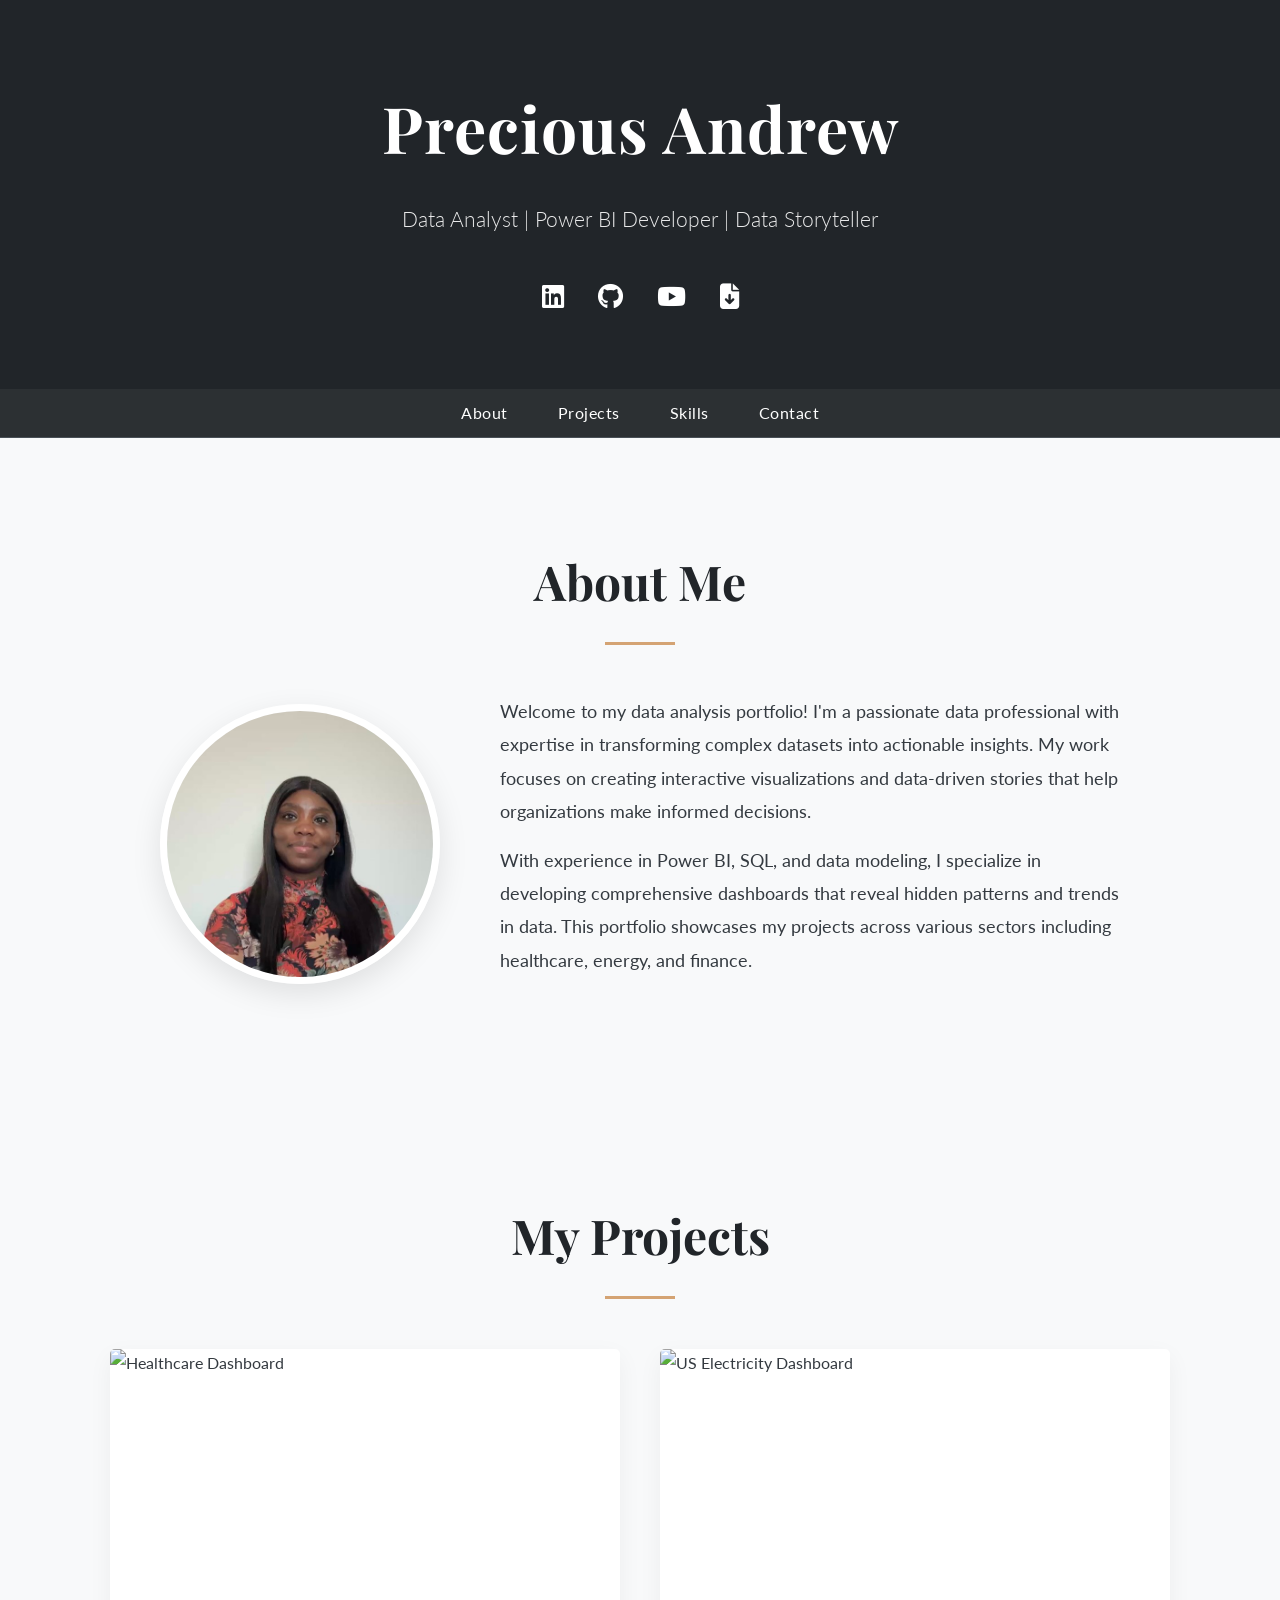
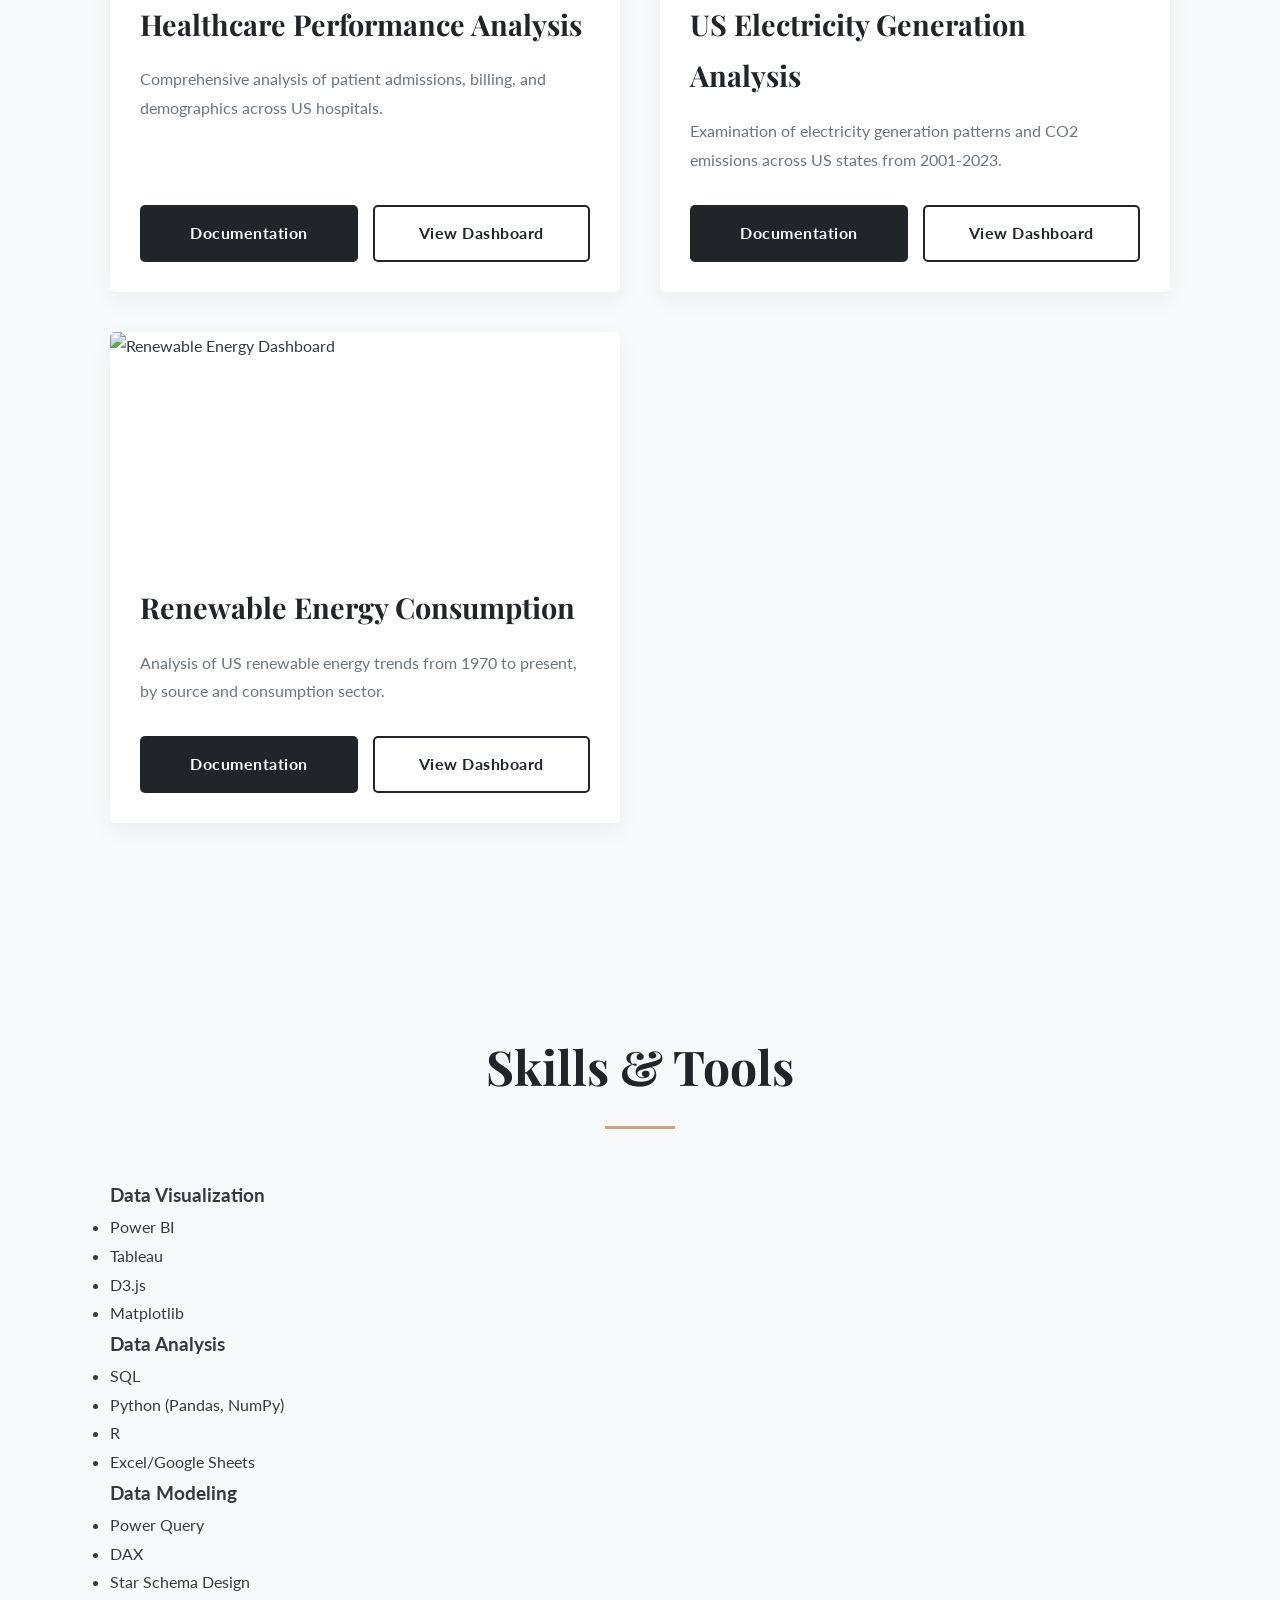
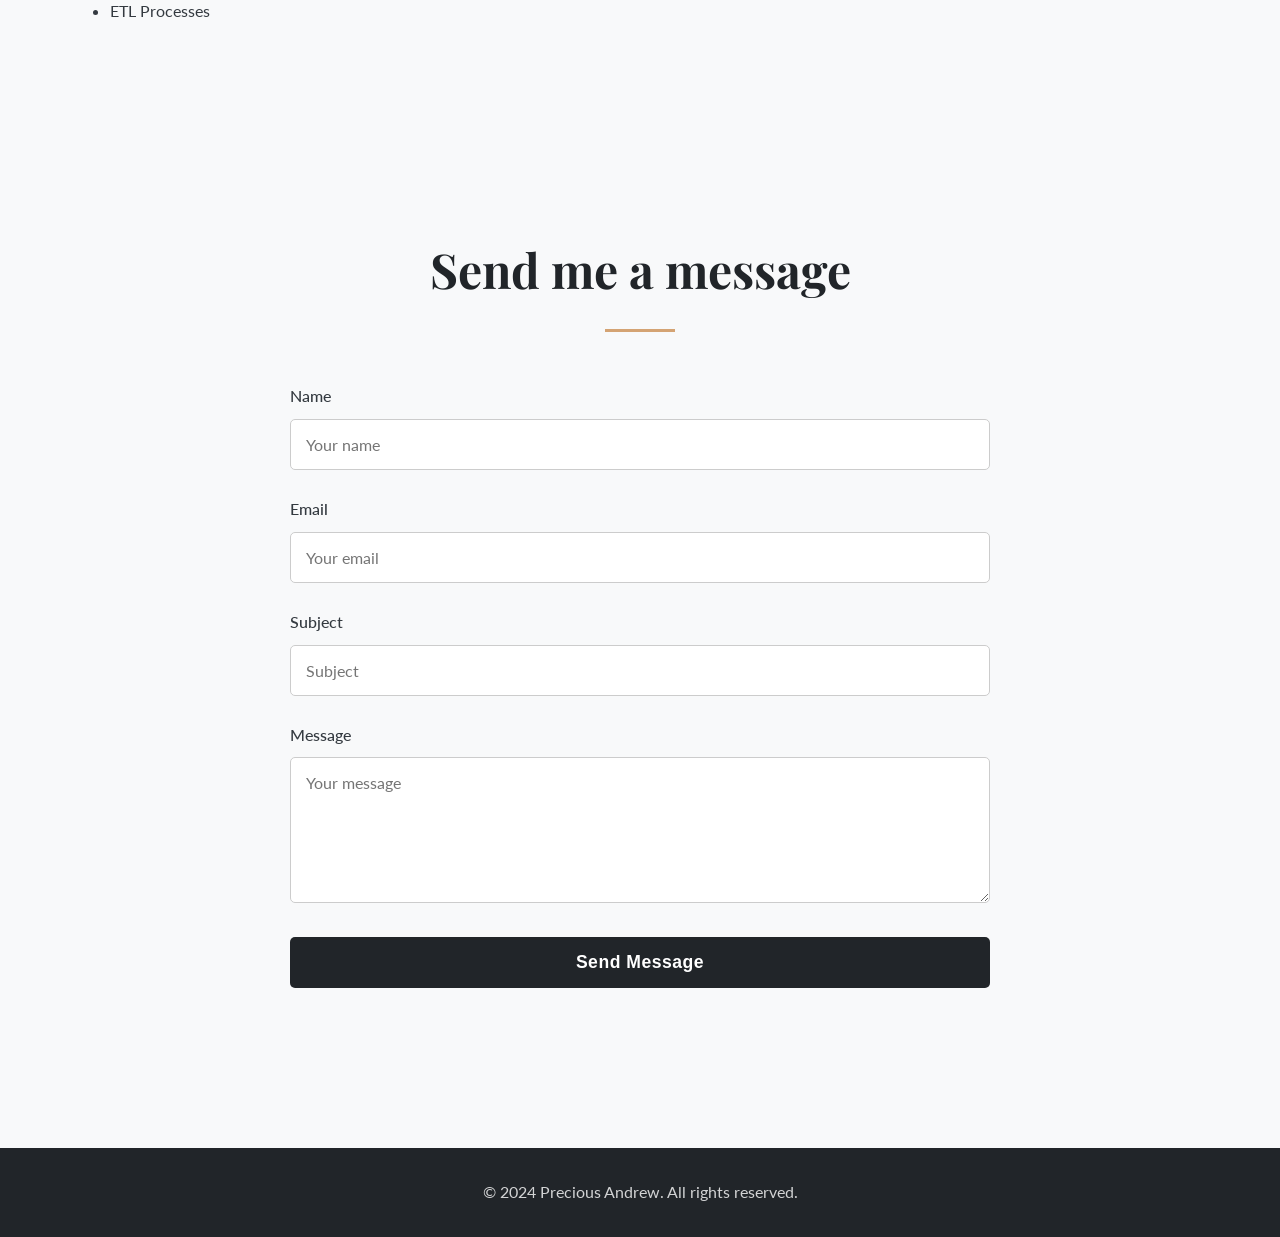
==== index.html @ a6d61802 "Update index.html" ====
<!DOCTYPE html>
<html lang="en">
<head>
    <meta charset="UTF-8">
    <meta name="viewport" content="width=device-width, initial-scale=1.0">
    <title>Precious Andrew | Data Analysis Portfolio</title>
    
    <!-- Google Fonts for Elegant Typography -->
    <link rel="preconnect" href="https://fonts.googleapis.com">
    <link rel="preconnect" href="https://fonts.gstatic.com" crossorigin>
    <link href="https://fonts.googleapis.com/css2?family=Lato:wght@300;400;700&family=Playfair+Display:wght@500;700&display=swap" rel="stylesheet">
    
    <!-- Font Awesome for Icons -->
    <link rel="stylesheet" href="https://cdnjs.cloudflare.com/ajax/libs/font-awesome/6.4.2/css/all.min.css">
    
    <!-- Your Stylesheet -->
    <link rel="stylesheet" href="assets/css/style.css">
</head>
<body>

<!-- HEADER SECTION -->
<header>
    <div class="container">
        <h1>Precious Andrew</h1>
        <p>Data Analyst | Power BI Developer | Data Storyteller</p>
        <div class="social-links">
            <!-- CORRECTED LINKS -->
            <a href="https://www.linkedin.com/in/precious-isioma-andrew-b935a9137/" target="_blank" title="LinkedIn"><i class="fab fa-linkedin"></i></a>
            <a href="https://github.com/IssyyA" target="_blank" title="GitHub"><i class="fab fa-github"></i></a>
            <a href="https://www.youtube.com/@IssyBI" target="_blank" title="YouTube"><i class="fab fa-youtube"></i></a>
            <a href="assets/Precious_Andrew_CV.pdf" download title="Download CV"><i class="fas fa-file-arrow-down"></i></a>
        </div>
    </div>
</header>

<!-- NAVIGATION -->
<nav>
    <div class="container">
        <ul>
            <li><a href="#about">About</a></li>
            <li><a href="#projects">Projects</a></li>
            <li><a href="#skills">Skills</a></li>
            <li><a href="#contact">Contact</a></li>
        </ul>
    </div>
</nav>

<!-- ABOUT SECTION -->
<section id="about" class="section">
    <div class="container">
        <h2>About Me</h2>
        <div class="about-content">
            <img src="assets/images/profile-image.jpg" alt="Precious Andrew" class="profile-photo">
            <div class="about-text">
                <p>Welcome to my data analysis portfolio! I'm a passionate data professional with expertise in transforming complex datasets into actionable insights. My work focuses on creating interactive visualizations and data-driven stories that help organizations make informed decisions.</p>
                <p>With experience in Power BI, SQL, and data modeling, I specialize in developing comprehensive dashboards that reveal hidden patterns and trends in data. This portfolio showcases my projects across various sectors including healthcare, energy, and finance.</p>
            </div>
        </div>
    </div>
</section>

<!-- PROJECTS SECTION -->
<section id="projects" class="section">
    <div class="container">
        <h2>My Projects</h2>
        <div class="projects-grid">

            <!-- Project 1: Healthcare -->
            <div class="project-card">
                <img src="assets/images/healthcare-preview.jpg" alt="Healthcare Dashboard">
                <div class="project-card-content">
                    <h3>Healthcare Performance Analysis</h3>
                    <p>Comprehensive analysis of patient admissions, billing, and demographics across US hospitals.</p>
                    <div class="project-buttons">
                        <a href="projects/healthcare-analysis/" class="btn">Documentation</a>
                        <a href="https://app.powerbi.com/view?r=your-healthcare-dashboard-link" target="_blank" class="btn btn-secondary">View Dashboard</a>
                    </div>
                </div>
            </div>

            <!-- Project 2: US Electricity -->
            <div class="project-card">
                <img src="assets/images/electricity-preview.jpg" alt="US Electricity Dashboard">
                <div class="project-card-content">
                    <h3>US Electricity Generation Analysis</h3>
                    <p>Examination of electricity generation patterns and CO2 emissions across US states from 2001-2023.</p>
                    <div class="project-buttons">
                        <a href="projects/us-electricity/" class="btn">Documentation</a>
                        <a href="https://app.powerbi.com/view?r=your-electricity-dashboard-link" target="_blank" class="btn btn-secondary">View Dashboard</a>
                    </div>
                </div>
            </div>

            <!-- Project 3: Renewable Energy -->
            <div class="project-card">
                <img src="assets/images/renewable-preview.jpg" alt="Renewable Energy Dashboard">
                <div class="project-card-content">
                    <h3>Renewable Energy Consumption</h3>
                    <p>Analysis of US renewable energy trends from 1970 to present, by source and consumption sector.</p>
                    <div class="project-buttons">
                        <a href="projects/renewable-energy/" class="btn">Documentation</a>
                        <a href="https://app.powerbi.com/view?r=your-renewable-dashboard-link" target="_blank" class="btn btn-secondary">View Dashboard</a>
                    </div>
                </div>
            </div>

        </div>
    </div>
</section>

<!-- SKILLS SECTION -->
<section id="skills" class="section">
    <div class="container">
        <h2>Skills & Tools</h2>
        <div class="skills-container">
            <div class="skill-category">
                <h3>Data Visualization</h3>
                <ul>
                    <li>Power BI</li>
                    <li>Tableau</li>
                    <li>D3.js</li>
                    <li>Matplotlib</li>
                </ul>
            </div>
            <div class="skill-category">
                <h3>Data Analysis</h3>
                <ul>
                    <li>SQL</li>
                    <li>Python (Pandas, NumPy)</li>
                    <li>R</li>
                    <li>Excel/Google Sheets</li>
                </ul>
            </div>
            <div class="skill-category">
                <h3>Data Modeling</h3>
                <ul>
                    <li>Power Query</li>
                    <li>DAX</li>
                    <li>Star Schema Design</li>
                    <li>ETL Processes</li>
                </ul>
            </div>
        </div>
    </div>
</section>

<!-- CONTACT FORM SECTION - CORRECTED AND CLEANED -->
<section id="contact" class="section">
    <div class="container">
        <h2>Send me a message</h2>
        <form action="https://api.web3forms.com/submit" method="POST" class="contact-form">

            <!-- 🚨 IMPORTANT: Replace with your actual Access Key from Web3Forms -->
            <input type="hidden" name="access_key" value="YOUR_ACCESS_KEY_HERE">

            <!-- Form Fields -->
            <div class="form-group">
                <label for="name">Name</label>
                <input type="text" name="name" id="name" placeholder="Your name" required>
            </div>
            <div class="form-group">
                <label for="email">Email</label>
                <input type="email" name="email" id="email" placeholder="Your email" required>
            </div>
            <div class="form-group">
                <label for="subject">Subject</label>
                <input type="text" name="subject" id="subject" placeholder="Subject" required>
            </div>
            <div class="form-group">
                <label for="message">Message</label>
                <textarea name="message" id="message" rows="6" placeholder="Your message" required></textarea>
            </div>
            
            <!-- Honeypot Spam Protection (Optional but Recommended) -->
            <input type="checkbox" name="botcheck" class="hidden" style="display: none;">

            <!-- Submit Button -->
            <button type="submit" class="btn">Send Message</button>

        </form>
    </div>
</section>

<!-- FOOTER -->
<footer>
    <div class="container">
        <p>&copy; 2024 Precious Andrew. All rights reserved.</p>
    </div>
</footer>

<script src="assets/js/main.js"></script>

</body>
</html>
---- assets/css/style.css ----
/* ==========================================================================
   Elegant & Beautiful Portfolio Theme - v3.0
   ========================================================================== */

/* --- 1. Variables (New Elegant Palette & Fonts) --- */
:root {
    --primary-color: #212529;   /* Deep Charcoal */
    --secondary-color: #495057; /* Muted Slate Gray */
    --accent-color: #D4A373;    /* Warm Golden Ochre */
    --light-bg-color: #F8F9FA;  /* Off-White/Light Cream */
    --white-color: #ffffff;
    --dark-text-color: #343A40;
    --light-text-color: #6c757d;
    --card-bg-color: #ffffff;
    
    /* New Fonts */
    --font-heading: 'Playfair Display', serif;
    --font-body: 'Lato', sans-serif;
}

/* --- 2. Base & Reset Styles --- */
* {
    margin: 0;
    padding: 0;
    box-sizing: border-box;
}

html {
    scroll-behavior: smooth;
}

body {
    font-family: var(--font-body);
    font-weight: 400;
    line-height: 1.8;
    background-color: var(--light-bg-color);
    color: var(--dark-text-color);
}

.container {
    width: 90%;
    max-width: 1100px;
    margin: 0 auto;
    padding: 0 20px;
}

a {
    text-decoration: none;
    color: var(--accent-color);
    transition: all 0.3s ease-in-out;
}

a:hover {
    opacity: 0.8;
}

img {
    max-width: 100%;
    height: auto;
}

/* --- 3. Header --- */
header {
    background: var(--primary-color);
    color: var(--white-color);
    padding: 70px 0;
    text-align: center;
}

header h1 {
    font-family: var(--font-heading);
    font-size: 4rem;
    font-weight: 700;
    margin-bottom: 15px;
    letter-spacing: 1px;
}

header p {
    font-size: 1.3rem;
    font-weight: 300;
    opacity: 0.9;
    margin-bottom: 35px;
}

/* --- 3.5 Social Icons --- */
.social-links a {
    color: var(--white-color);
    font-size: 1.6rem;
    margin: 0 15px;
    transition: transform 0.3s ease, color 0.3s ease;
    display: inline-block;
}

.social-links a:hover {
    color: var(--accent-color);
    transform: translateY(-3px);
}

/* --- 4. Navigation --- */
nav {
    background-color: rgba(33, 37, 41, 0.95);
    backdrop-filter: blur(5px);
    position: sticky;
    top: 0;
    z-index: 1000;
    border-bottom: 1px solid var(--secondary-color);
}

nav ul {
    display: flex;
    justify-content: center;
    list-style: none;
    padding: 10px 0;
}

nav ul li a {
    color: var(--white-color);
    font-weight: 400;
    padding: 15px 25px;
    font-size: 1rem;
    letter-spacing: 0.5px;
    position: relative;
}

nav ul li a::after {
    content: '';
    position: absolute;
    bottom: 10px;
    left: 50%;
    transform: translateX(-50%);
    width: 0;
    height: 2px;
    background-color: var(--accent-color);
    transition: width 0.4s ease;
}

nav ul li a:hover::after {
    width: 50%;
}

/* --- 5. Sections --- */
.section {
    padding: 100px 0;
}

.section h2 {
    text-align: center;
    font-family: var(--font-heading);
    font-size: 3rem;
    font-weight: 700;
    margin-bottom: 70px;
    position: relative;
    color: var(--primary-color);
}

.section h2::after {
    content: '';
    position: absolute;
    bottom: -20px;
    left: 50%;
    transform: translateX(-50%);
    width: 70px;
    height: 3px;
    background: var(--accent-color);
}

/* --- 5.1 About Section --- */
.about-content {
    display: flex;
    align-items: center;
    gap: 60px;
    max-width: 960px;
    margin: 0 auto;
    text-align: left;
}

.profile-photo {
    width: 280px;
    height: 280px;
    border-radius: 50%;
    object-fit: cover;
    border: 7px solid var(--white-color);
    box-shadow: 0 10px 30px rgba(0, 0, 0, 0.1);
}

.about-text {
    flex: 1;
}

.about-text p {
    font-size: 1.1rem;
    margin-bottom: 15px;
    line-height: 1.9;
}

/* --- 5.5 Project Cards --- */
.projects-grid {
    display: grid;
    grid-template-columns: repeat(auto-fit, minmax(340px, 1fr));
    gap: 40px;
}

.project-card {
    background: var(--card-bg-color);
    border-radius: 5px;
    overflow: hidden;
    box-shadow: 0 8px 25px rgba(0, 0, 0, 0.05);
    transition: transform 0.4s ease, box-shadow 0.4s ease;
    display: flex;
    flex-direction: column;
}

.project-card:hover {
    transform: translateY(-12px);
    box-shadow: 0 20px 40px rgba(0, 0, 0, 0.1);
}

.project-card img {
    width: 100%;
    height: 220px;
    object-fit: cover;
}

.project-card-content {
    padding: 30px;
    flex-grow: 1;
    display: flex;
    flex-direction: column;
}

.project-card-content h3 {
    font-family: var(--font-heading);
    font-size: 1.8rem;
    margin-bottom: 15px;
    color: var(--primary-color);
}

.project-card-content p {
    color: var(--light-text-color);
    margin-bottom: 30px;
    flex-grow: 1;
}

.project-buttons {
    display: flex;
    gap: 15px;
    margin-top: auto;
}

.btn {
    display: inline-block;
    background: var(--primary-color);
    color: var(--white-color);
    padding: 12px 20px;
    border-radius: 5px;
    font-weight: 700;
    text-align: center;
    transition: all 0.3s ease;
    flex: 1;
    letter-spacing: 0.5px;
    border: 2px solid transparent;
}

.btn:hover {
    background: var(--accent-color);
    color: var(--white-color);
    transform: translateY(-2px);
}

.btn-secondary {
    background: transparent;
    color: var(--primary-color);
    border: 2px solid var(--primary-color);
}

.btn-secondary:hover {
    background: var(--primary-color);
    color: var(--white-color);
}

/* --- 6. Contact Form --- */
.contact-form {
    max-width: 700px;
    margin: 0 auto;
}

.form-group {
    margin-bottom: 25px;
}

.contact-form label {
    display: block;
    margin-bottom: 8px;
    font-weight: 500;
    font-size: 1rem;
    color: var(--dark-text-color);
}

.contact-form input,
.contact-form textarea {
    width: 100%;
    padding: 15px;
    border: 1px solid #ccc;
    border-radius: 5px;
    font-family: var(--font-body);
    font-size: 1rem;
    transition: border-color 0.3s ease, box-shadow 0.3s ease;
}

.contact-form input:focus,
.contact-form textarea:focus {
    outline: none;
    border-color: var(--accent-color);
    box-shadow: 0 0 0 3px rgba(212, 163, 115, 0.25); /* Faint glow using our accent color */
}

.contact-form button.btn {
    width: 100%;
    padding: 15px;
    font-size: 1.1rem;
    font-weight: 700;
    letter-spacing: 0.5px;
    border: none;
    cursor: pointer;
}


/* --- Footer #7 --- */
footer {
    background: var(--primary-color);
    color: var(--white-color);
    text-align: center;
    padding: 30px 0;
    margin-top: 60px;
}

footer p {
    opacity: 0.8;
}

/* --- This was previously #7, now it is #8 --- */
@media (max-width: 768px) {
    header h1 {
        font-size: 2.8rem;
    }
    
    .about-content {
        flex-direction: column;
        text-align: center;
    }

    .projects-grid {
        grid-template-columns: 1fr;
    }
}
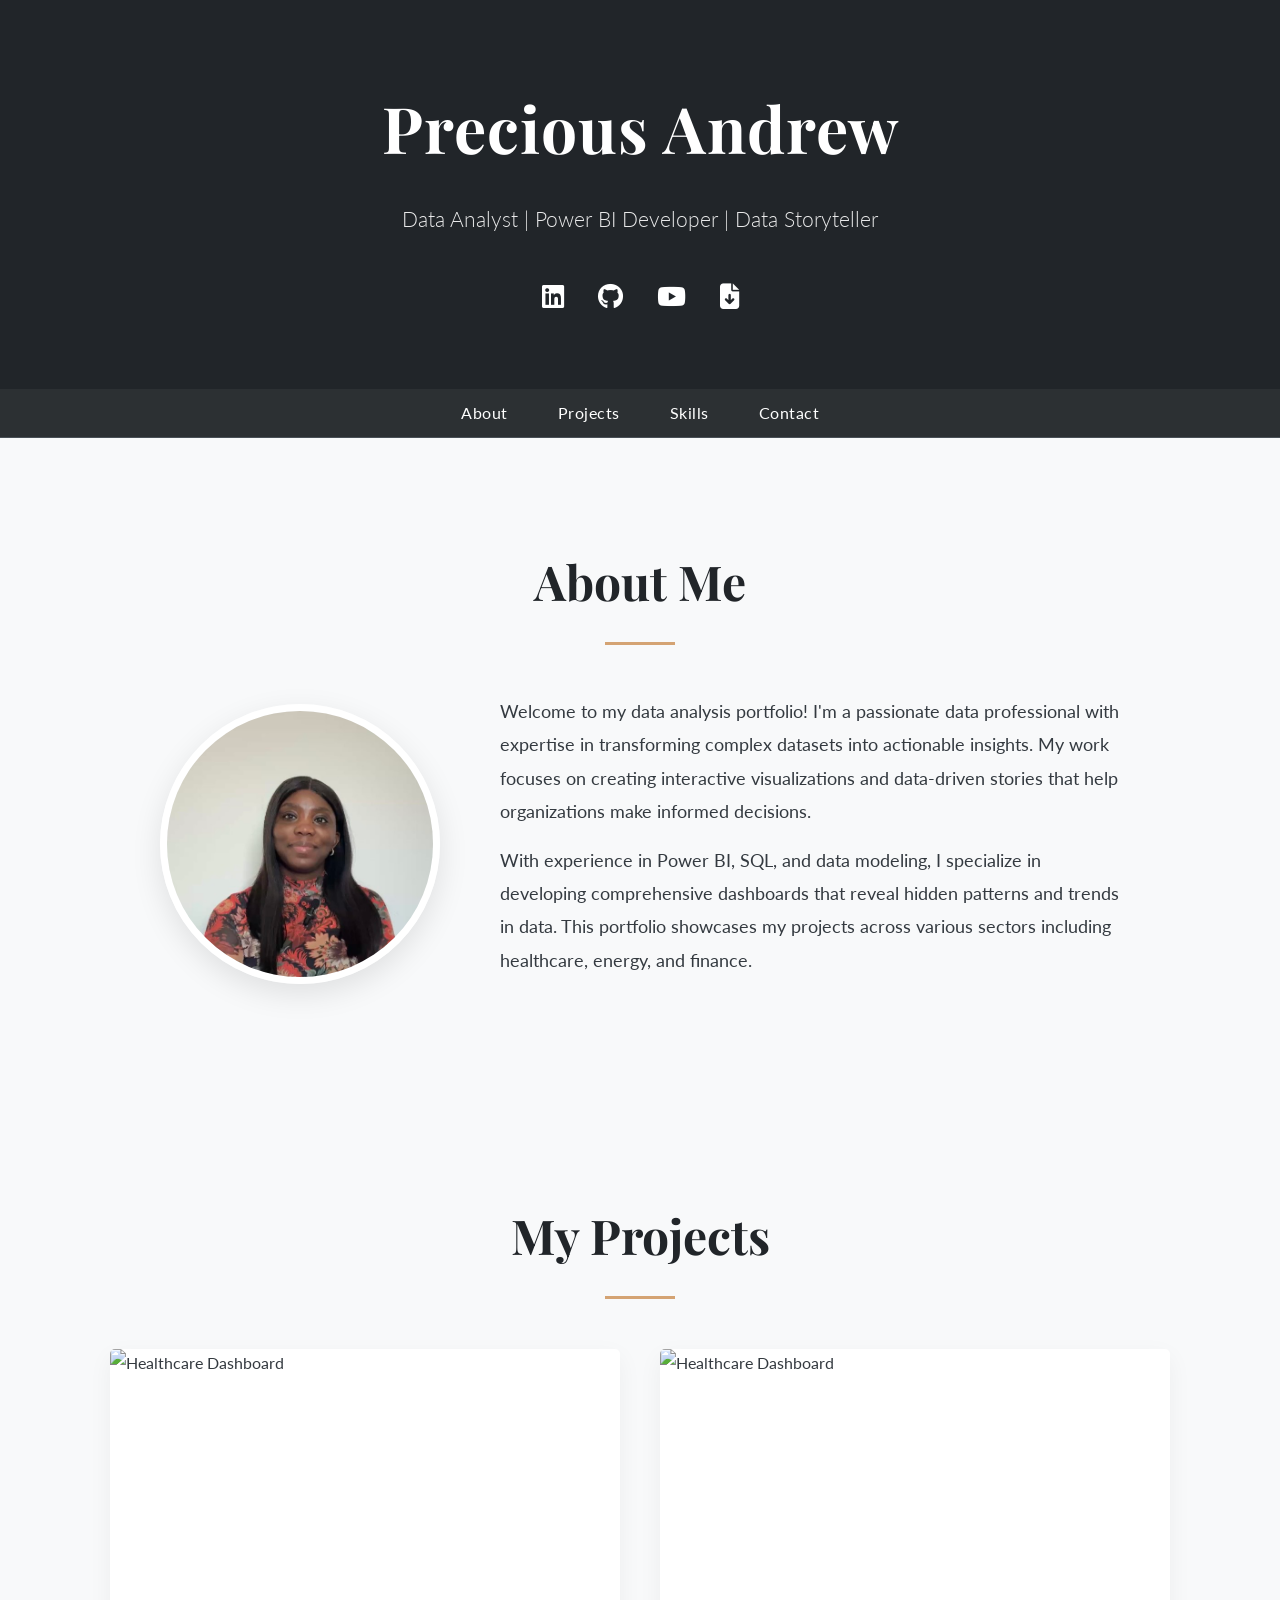
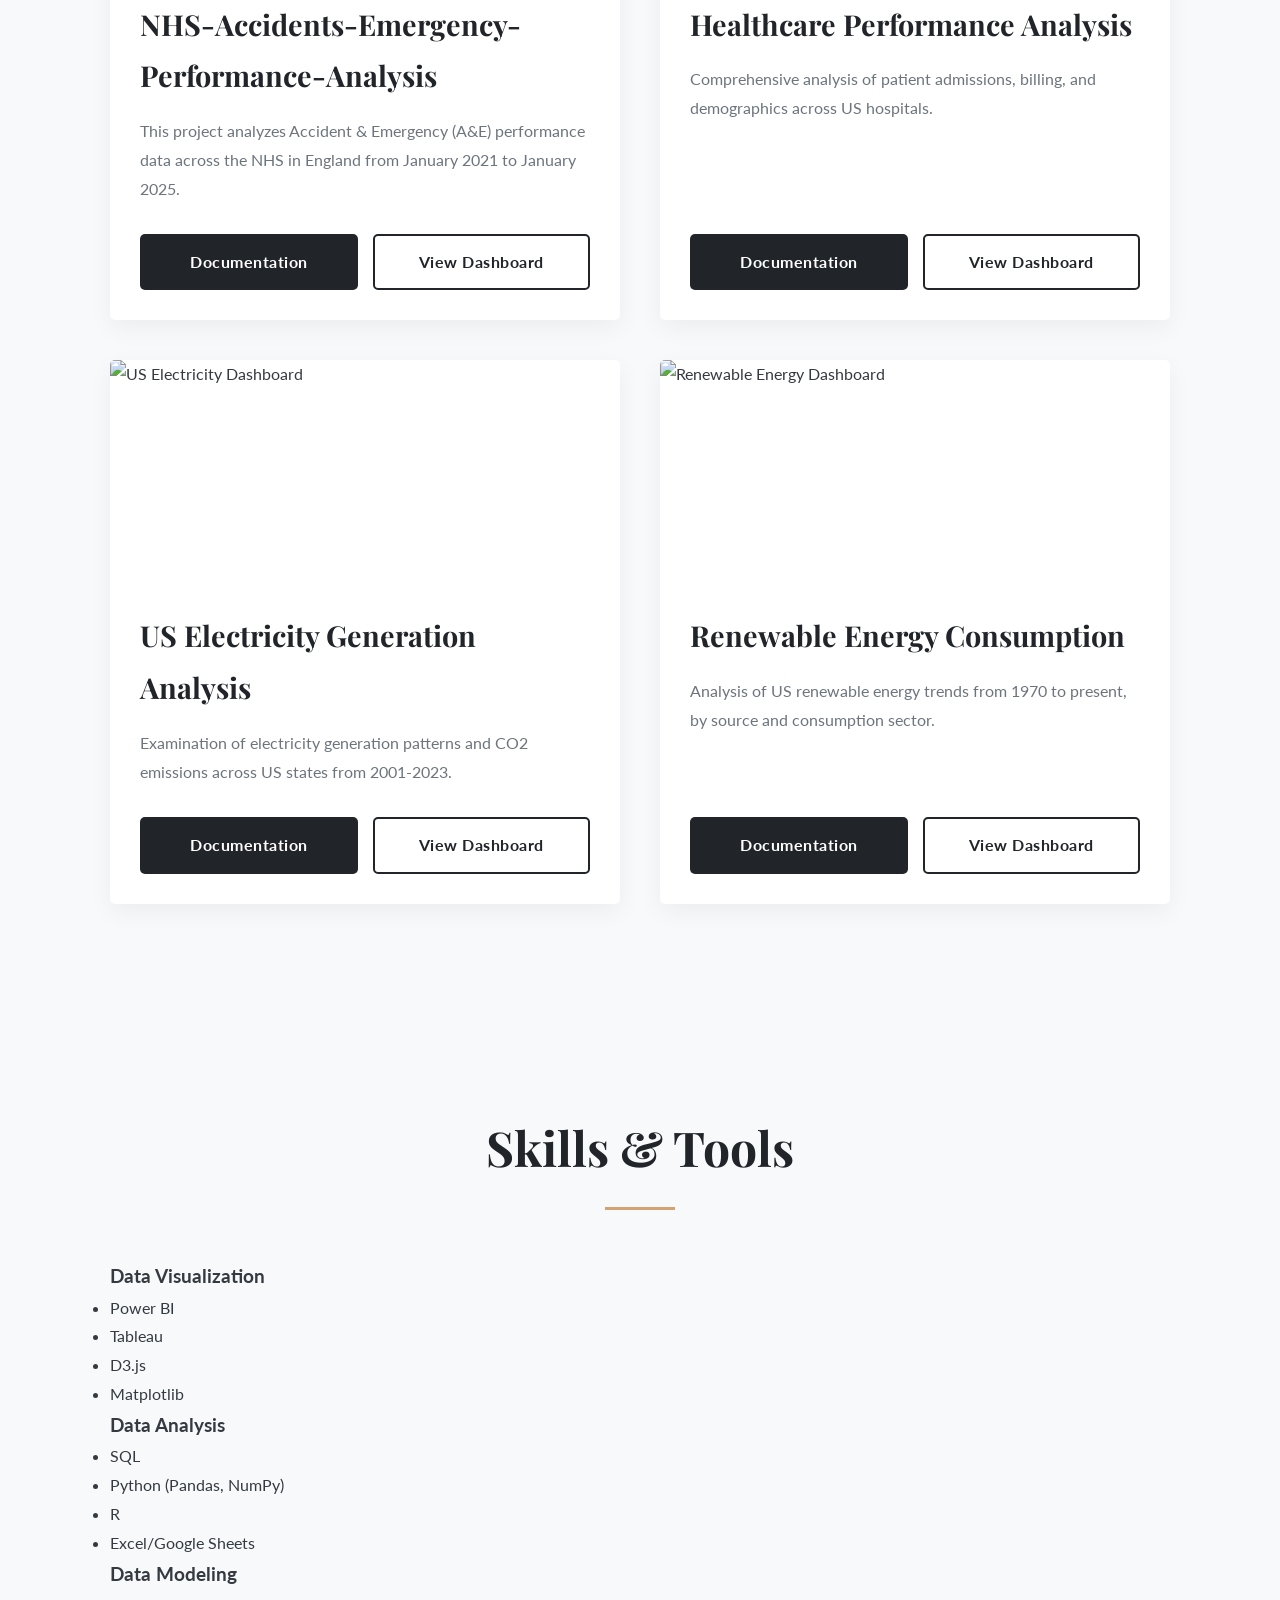
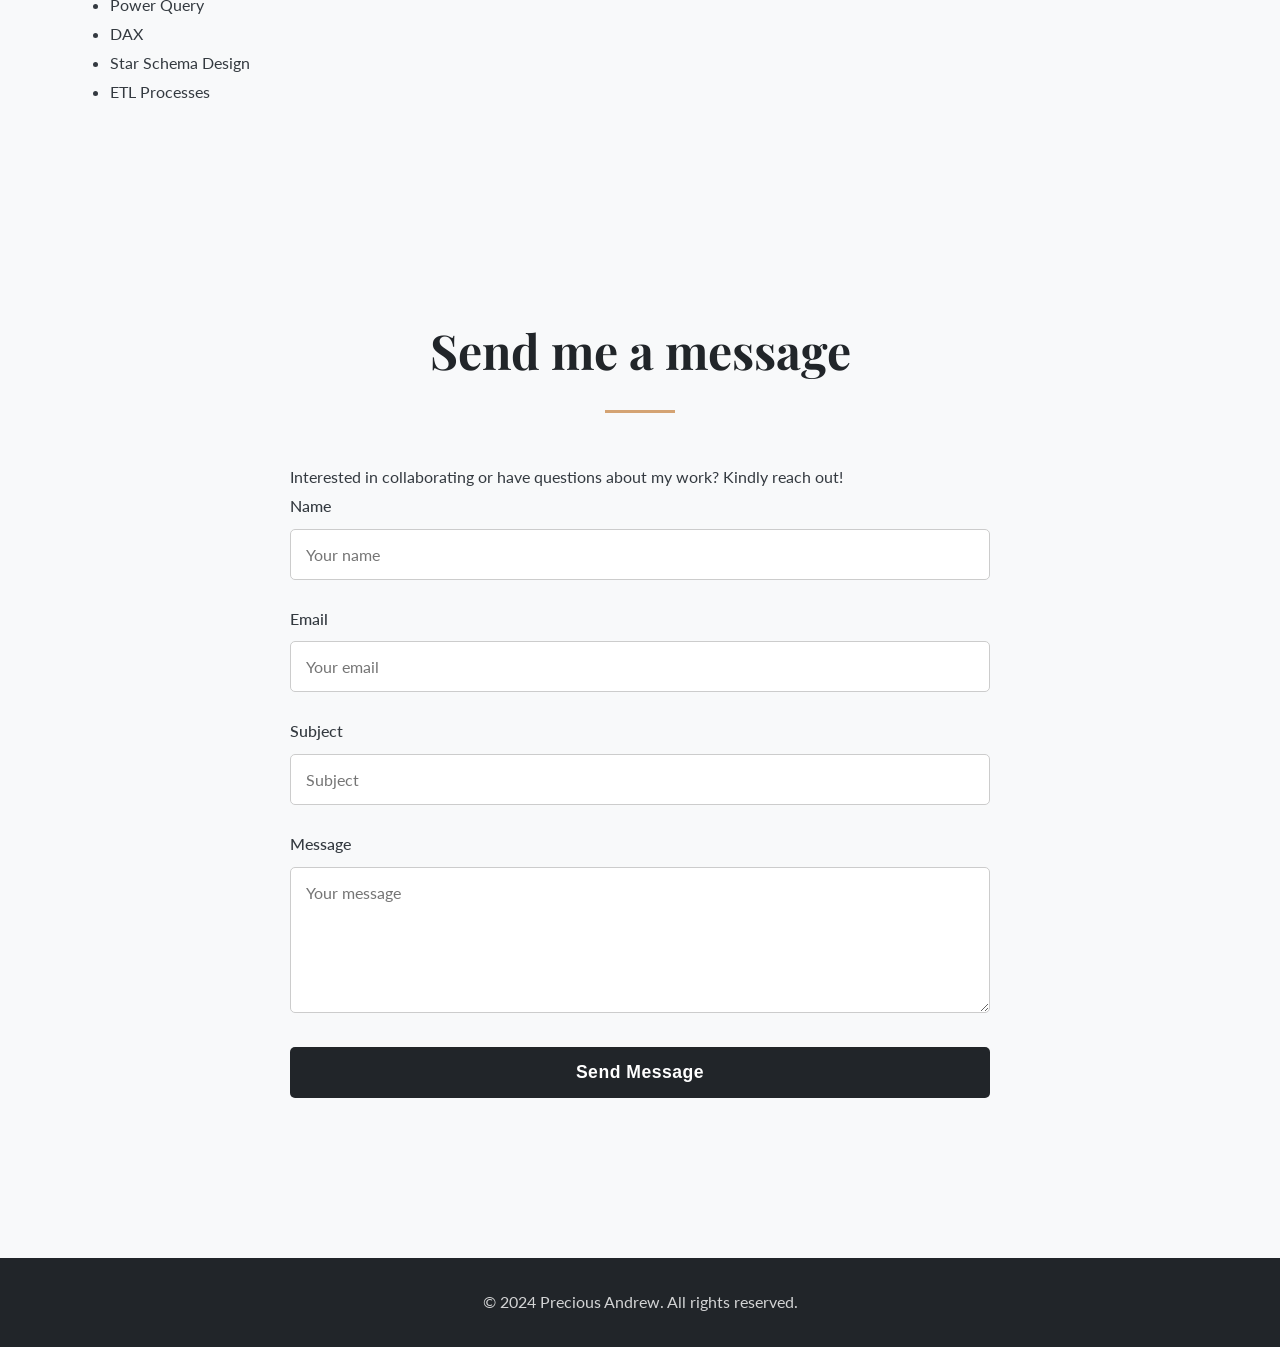
==== commit b0790112: "Update index.html" ====
--- a/index.html
+++ b/index.html
@@ -66,40 +66,51 @@
         <div class="projects-grid">
 
             <!-- Project 1: Healthcare -->
+             <div class="project-card">
+                <img src="assets/images/healthcare-preview.jpg" alt="Healthcare Dashboard">
+                <div class="project-card-content">
+                    <h3>NHS-Accidents-Emergency-Performance-Analysis</h3>
+                    <p>This project analyzes Accident & Emergency (A&E) performance data across the NHS in England from January 2021 to January 2025.</p>
+                    <div class="project-buttons">
+                        <a href="https://github.com/IssyyA/NHS-Accidents-Emergency-Performance-Analysis" class="btn">Documentation</a>
+                        <a href="https://app.powerbi.com/view?r=eyJrIjoiM2RlN2U5NjctOTM3Yi00NDZhLThlNDMtMmRkNGM1N2Y5ZTY3IiwidCI6IjM0YzAxYWRhLTc5MDItNGQ2My04MjgyLThkYzRiZjhmNTUxZCJ9" target="_blank" class="btn btn-secondary">View Dashboard</a>
+                    </div>
+                </div>
+            </div>
             <div class="project-card">
                 <img src="assets/images/healthcare-preview.jpg" alt="Healthcare Dashboard">
                 <div class="project-card-content">
                     <h3>Healthcare Performance Analysis</h3>
                     <p>Comprehensive analysis of patient admissions, billing, and demographics across US hospitals.</p>
                     <div class="project-buttons">
-                        <a href="projects/healthcare-analysis/" class="btn">Documentation</a>
-                        <a href="https://app.powerbi.com/view?r=your-healthcare-dashboard-link" target="_blank" class="btn btn-secondary">View Dashboard</a>
-                    </div>
-                </div>
-            </div>
-
-            <!-- Project 2: US Electricity -->
+                        <a href="https://github.com/IssyyA/Healthcare-Analysis" class="btn">Documentation</a>
+                        <a href="https://app.powerbi.com/view?r=eyJrIjoiNWNjNTZmN2EtYjJhMC00MjMzLTlmYWUtOGZlNGNkYjEzNmMwIiwidCI6IjM0YzAxYWRhLTc5MDItNGQ2My04MjgyLThkYzRiZjhmNTUxZCJ9" target="_blank" class="btn btn-secondary">View Dashboard</a>
+                    </div>
+                </div>
+            </div>
+
+            <!-- Project 3: US Electricity -->
             <div class="project-card">
                 <img src="assets/images/electricity-preview.jpg" alt="US Electricity Dashboard">
                 <div class="project-card-content">
                     <h3>US Electricity Generation Analysis</h3>
                     <p>Examination of electricity generation patterns and CO2 emissions across US states from 2001-2023.</p>
                     <div class="project-buttons">
-                        <a href="projects/us-electricity/" class="btn">Documentation</a>
-                        <a href="https://app.powerbi.com/view?r=your-electricity-dashboard-link" target="_blank" class="btn btn-secondary">View Dashboard</a>
-                    </div>
-                </div>
-            </div>
-
-            <!-- Project 3: Renewable Energy -->
+                        <a href="https://github.com/IssyyA/US-Electricity-Generation-Emissions-Analysis" class="btn">Documentation</a>
+                        <a href="https://app.powerbi.com/view?r=eyJrIjoiZjViYjA0YTUtOTA1Yi00ODU3LTgwN2ItNWQyZWMwYTVjNDAzIiwidCI6IjM0YzAxYWRhLTc5MDItNGQ2My04MjgyLThkYzRiZjhmNTUxZCJ9" target="_blank" class="btn btn-secondary">View Dashboard</a>
+                    </div>
+                </div>
+            </div>
+
+            <!-- Project 4: Renewable Energy -->
             <div class="project-card">
                 <img src="assets/images/renewable-preview.jpg" alt="Renewable Energy Dashboard">
                 <div class="project-card-content">
                     <h3>Renewable Energy Consumption</h3>
                     <p>Analysis of US renewable energy trends from 1970 to present, by source and consumption sector.</p>
                     <div class="project-buttons">
-                        <a href="projects/renewable-energy/" class="btn">Documentation</a>
-                        <a href="https://app.powerbi.com/view?r=your-renewable-dashboard-link" target="_blank" class="btn btn-secondary">View Dashboard</a>
+                        <a href="https://github.com/IssyyA/Renewable-Energy-Consumption-Analysis-USA-" class="btn">Documentation</a>
+                        <a href="https://app.powerbi.com/view?r=eyJrIjoiYmE3ODliMjYtOTI2MC00ZmY0LWFiZDUtOWI3Mjc0ZDk2MWExIiwidCI6IjM0YzAxYWRhLTc5MDItNGQ2My04MjgyLThkYzRiZjhmNTUxZCJ9" target="_blank" class="btn btn-secondary">View Dashboard</a>
                     </div>
                 </div>
             </div>
@@ -149,9 +160,10 @@
     <div class="container">
         <h2>Send me a message</h2>
         <form action="https://api.web3forms.com/submit" method="POST" class="contact-form">
+        <p> Interested in collaborating or have questions about my work? Kindly reach out! </p>
 
             <!-- 🚨 IMPORTANT: Replace with your actual Access Key from Web3Forms -->
-            <input type="hidden" name="access_key" value="YOUR_ACCESS_KEY_HERE">
+            <input type="hidden" name="access_key" value="6f007fe2-240e-422a-97f1-c34ffd71aa11">
 
             <!-- Form Fields -->
             <div class="form-group">
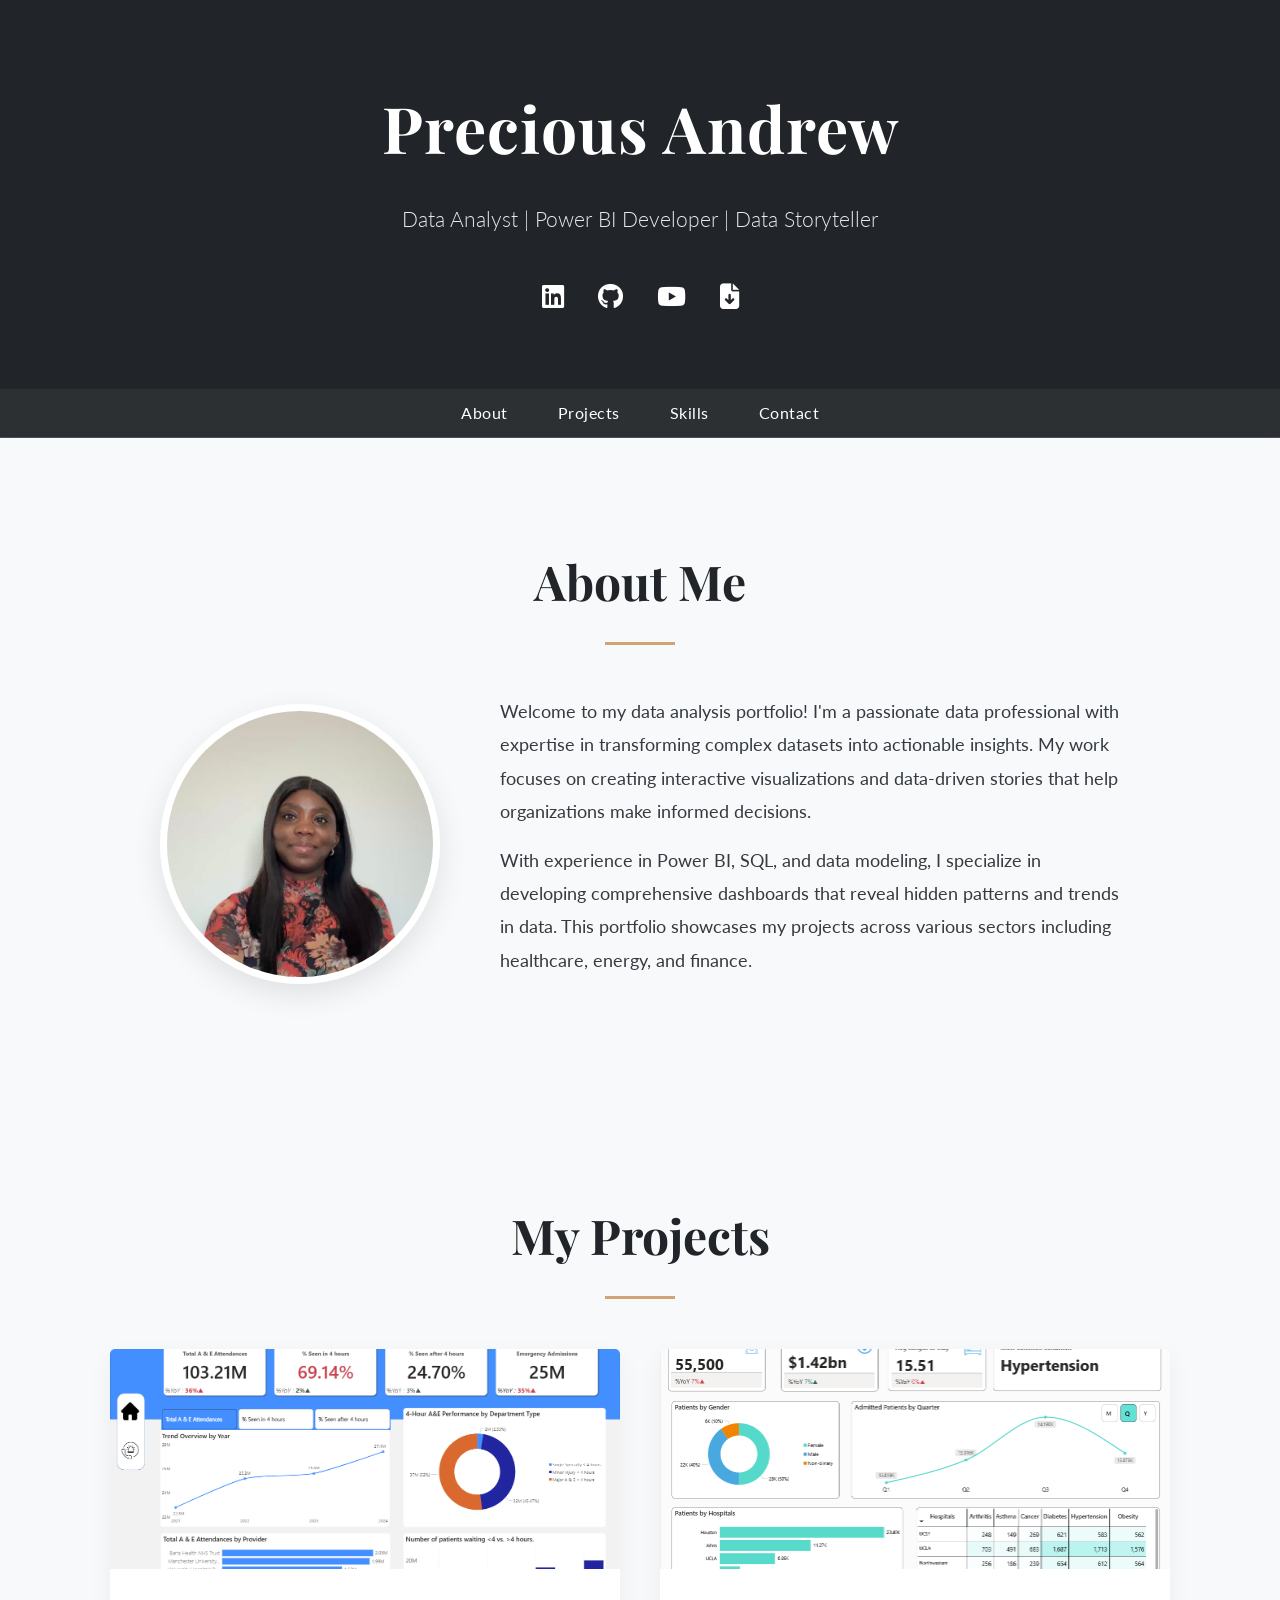
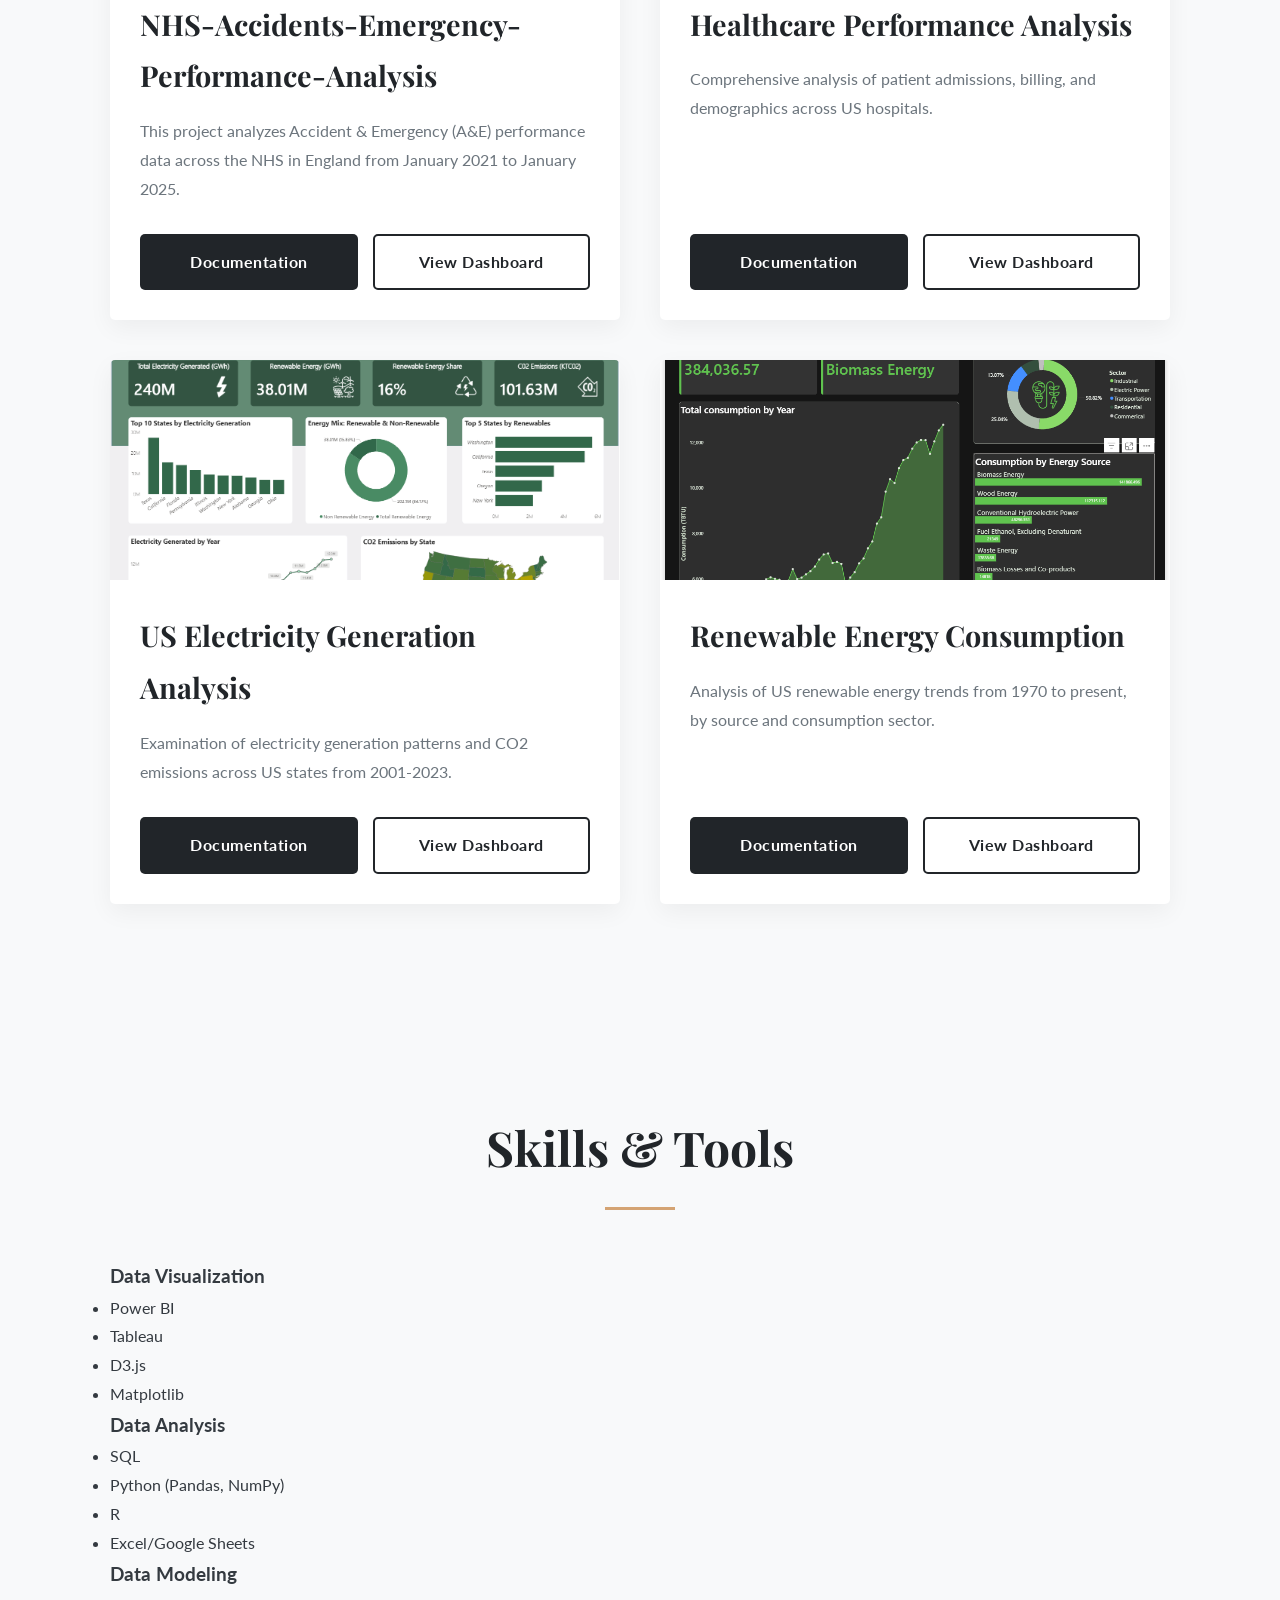
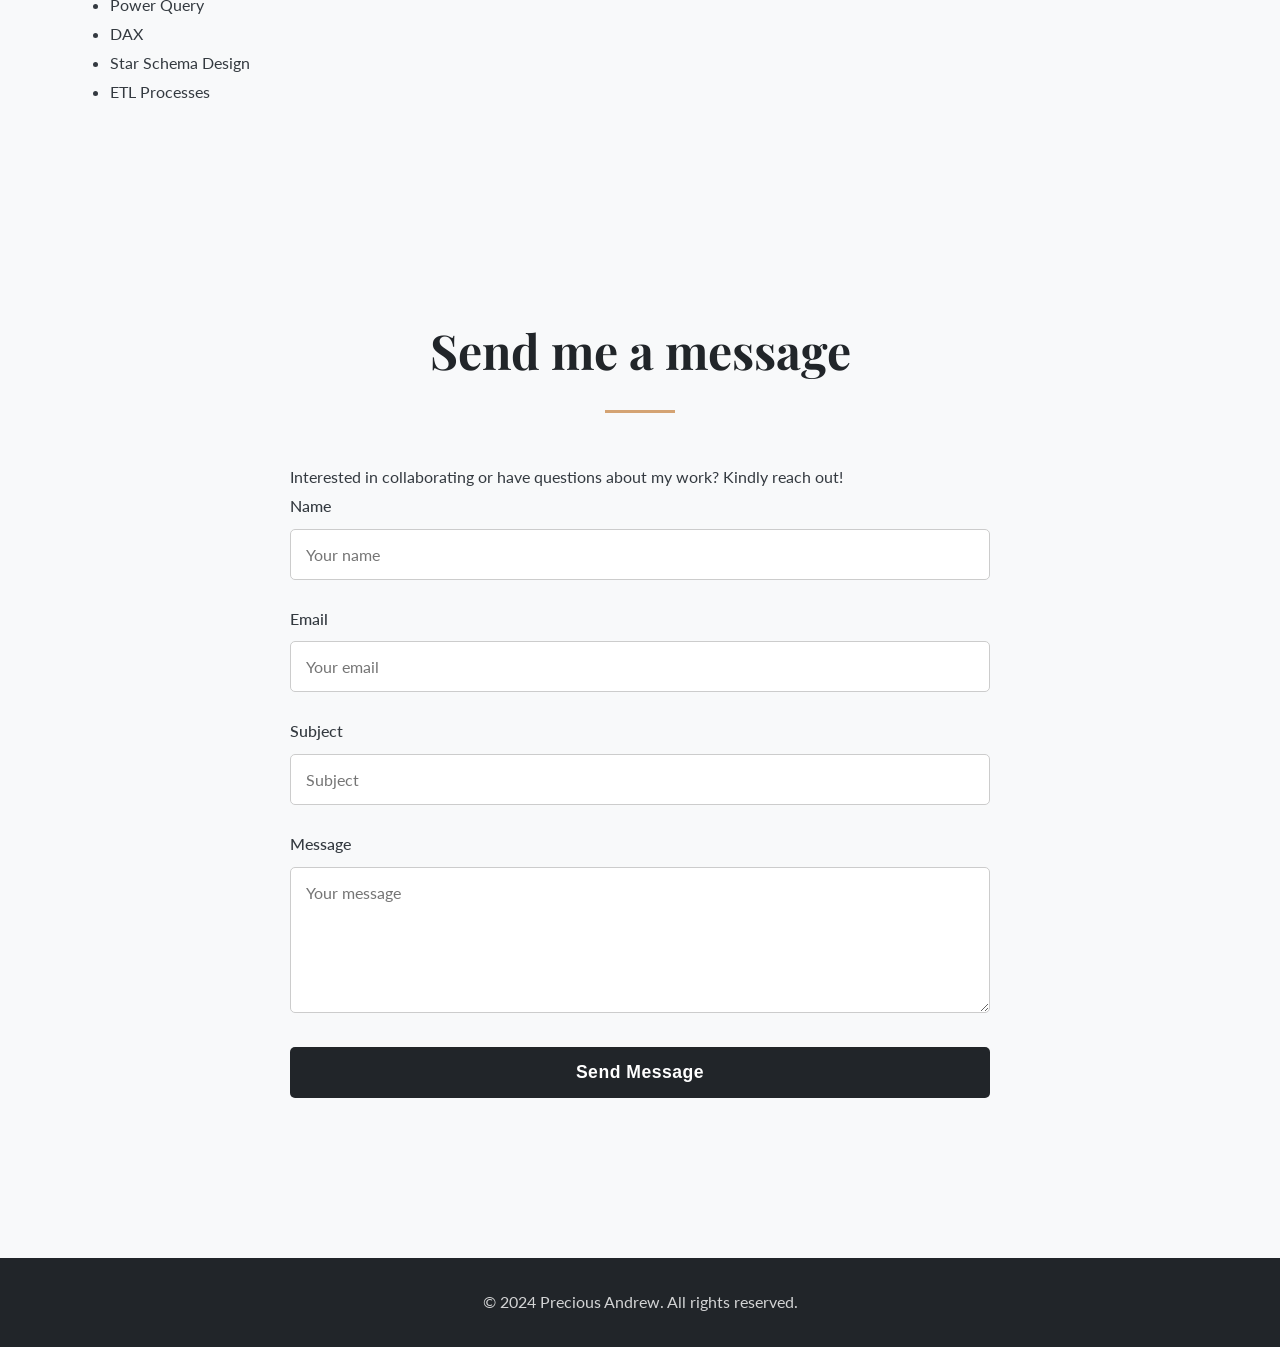
==== commit 249bb508: "Update index.html" ====
--- a/index.html
+++ b/index.html
@@ -67,7 +67,7 @@
 
             <!-- Project 1: Healthcare -->
              <div class="project-card">
-                <img src="assets/images/healthcare-preview.jpg" alt="Healthcare Dashboard">
+                <img src="assets/images/nhs.png" alt="NHS Healthcare Dashboard">
                 <div class="project-card-content">
                     <h3>NHS-Accidents-Emergency-Performance-Analysis</h3>
                     <p>This project analyzes Accident & Emergency (A&E) performance data across the NHS in England from January 2021 to January 2025.</p>
@@ -78,7 +78,7 @@
                 </div>
             </div>
             <div class="project-card">
-                <img src="assets/images/healthcare-preview.jpg" alt="Healthcare Dashboard">
+                <img src="assets/images/Hospitalperformance.png" alt="Healthcare Dashboard">
                 <div class="project-card-content">
                     <h3>Healthcare Performance Analysis</h3>
                     <p>Comprehensive analysis of patient admissions, billing, and demographics across US hospitals.</p>
@@ -91,7 +91,7 @@
 
             <!-- Project 3: US Electricity -->
             <div class="project-card">
-                <img src="assets/images/electricity-preview.jpg" alt="US Electricity Dashboard">
+                <img src="assets/images/US-Elec.png" alt="US Electricity Dashboard">
                 <div class="project-card-content">
                     <h3>US Electricity Generation Analysis</h3>
                     <p>Examination of electricity generation patterns and CO2 emissions across US states from 2001-2023.</p>
@@ -104,7 +104,7 @@
 
             <!-- Project 4: Renewable Energy -->
             <div class="project-card">
-                <img src="assets/images/renewable-preview.jpg" alt="Renewable Energy Dashboard">
+                <img src="assets/images/US-Renewable.png" alt="Renewable Energy Dashboard">
                 <div class="project-card-content">
                     <h3>Renewable Energy Consumption</h3>
                     <p>Analysis of US renewable energy trends from 1970 to present, by source and consumption sector.</p>
@@ -159,7 +159,7 @@
 <section id="contact" class="section">
     <div class="container">
         <h2>Send me a message</h2>
-        <form action="https://api.web3forms.com/submit" method="POST" class="contact-form">
+        <form action="https://formsubmit.co/preciousiandrew@gmail.com" method="POST" class="contact-form">
         <p> Interested in collaborating or have questions about my work? Kindly reach out! </p>
 
             <!-- 🚨 IMPORTANT: Replace with your actual Access Key from Web3Forms -->
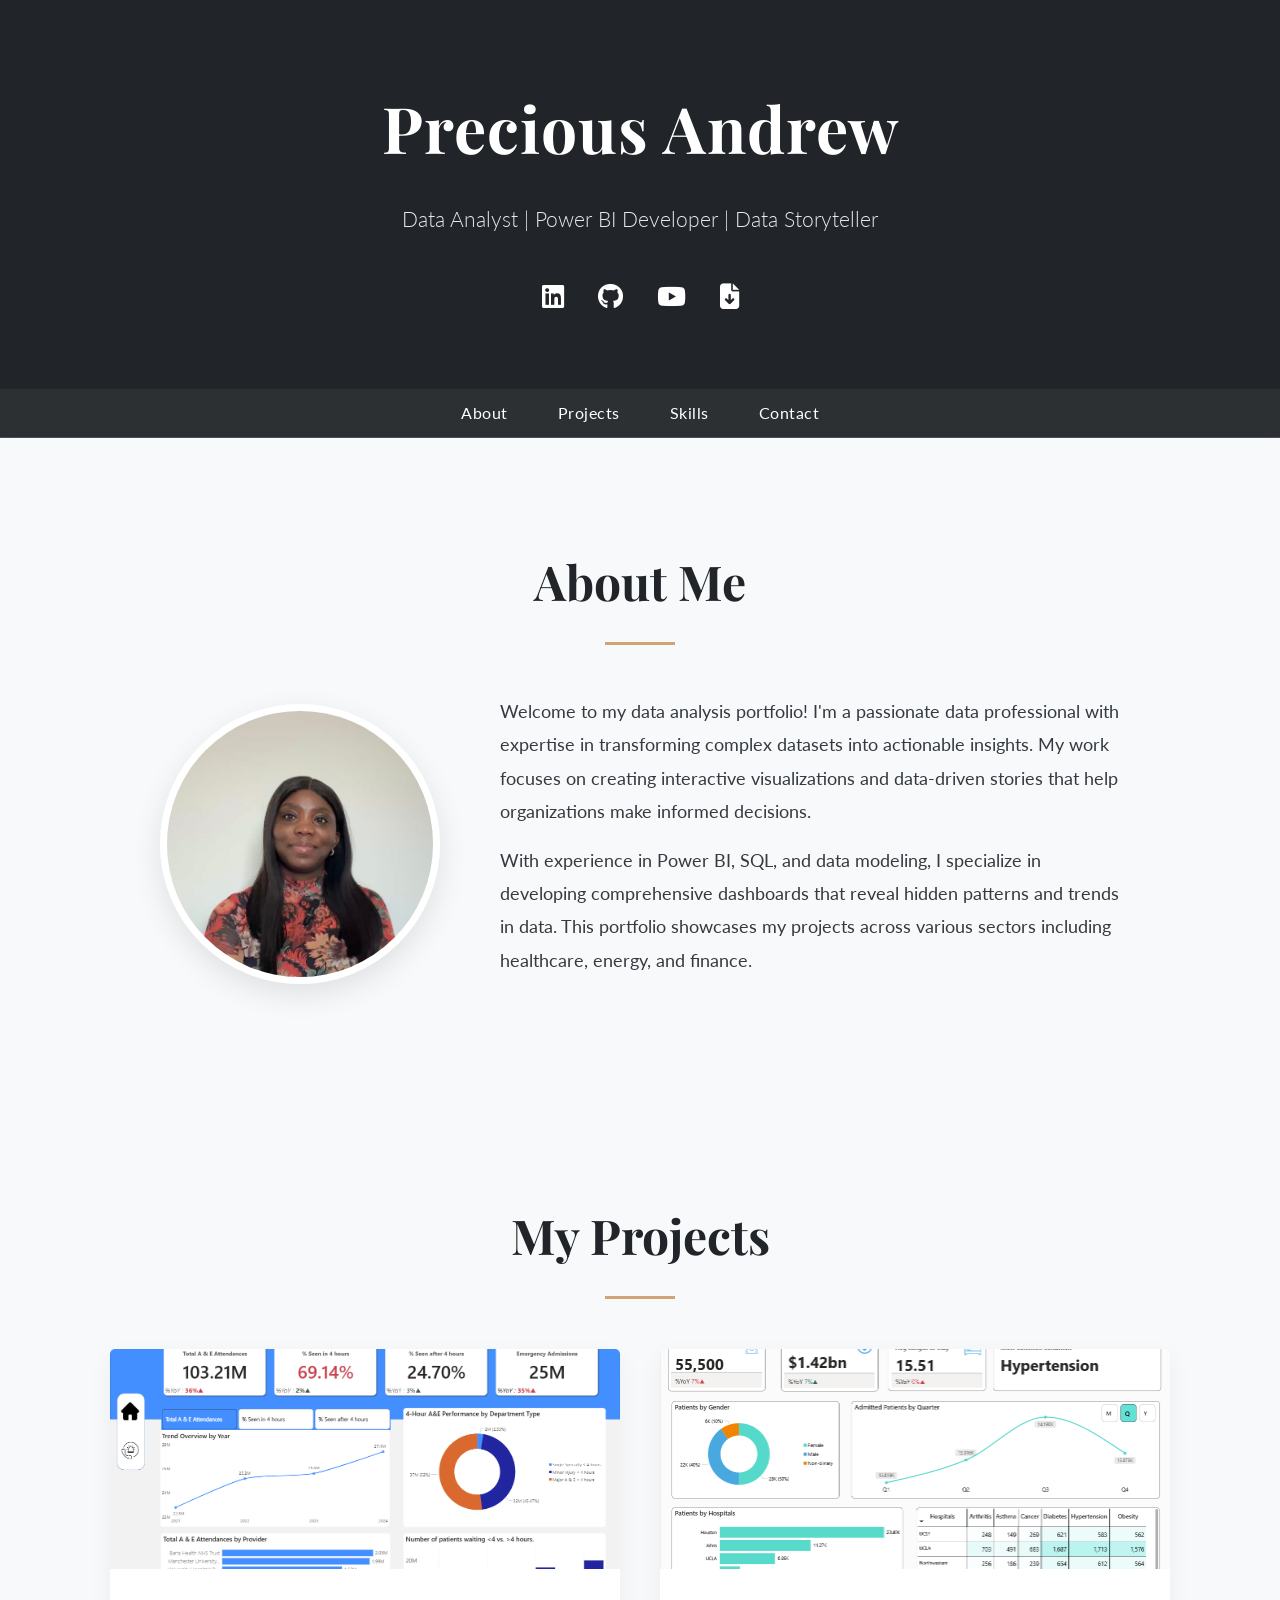
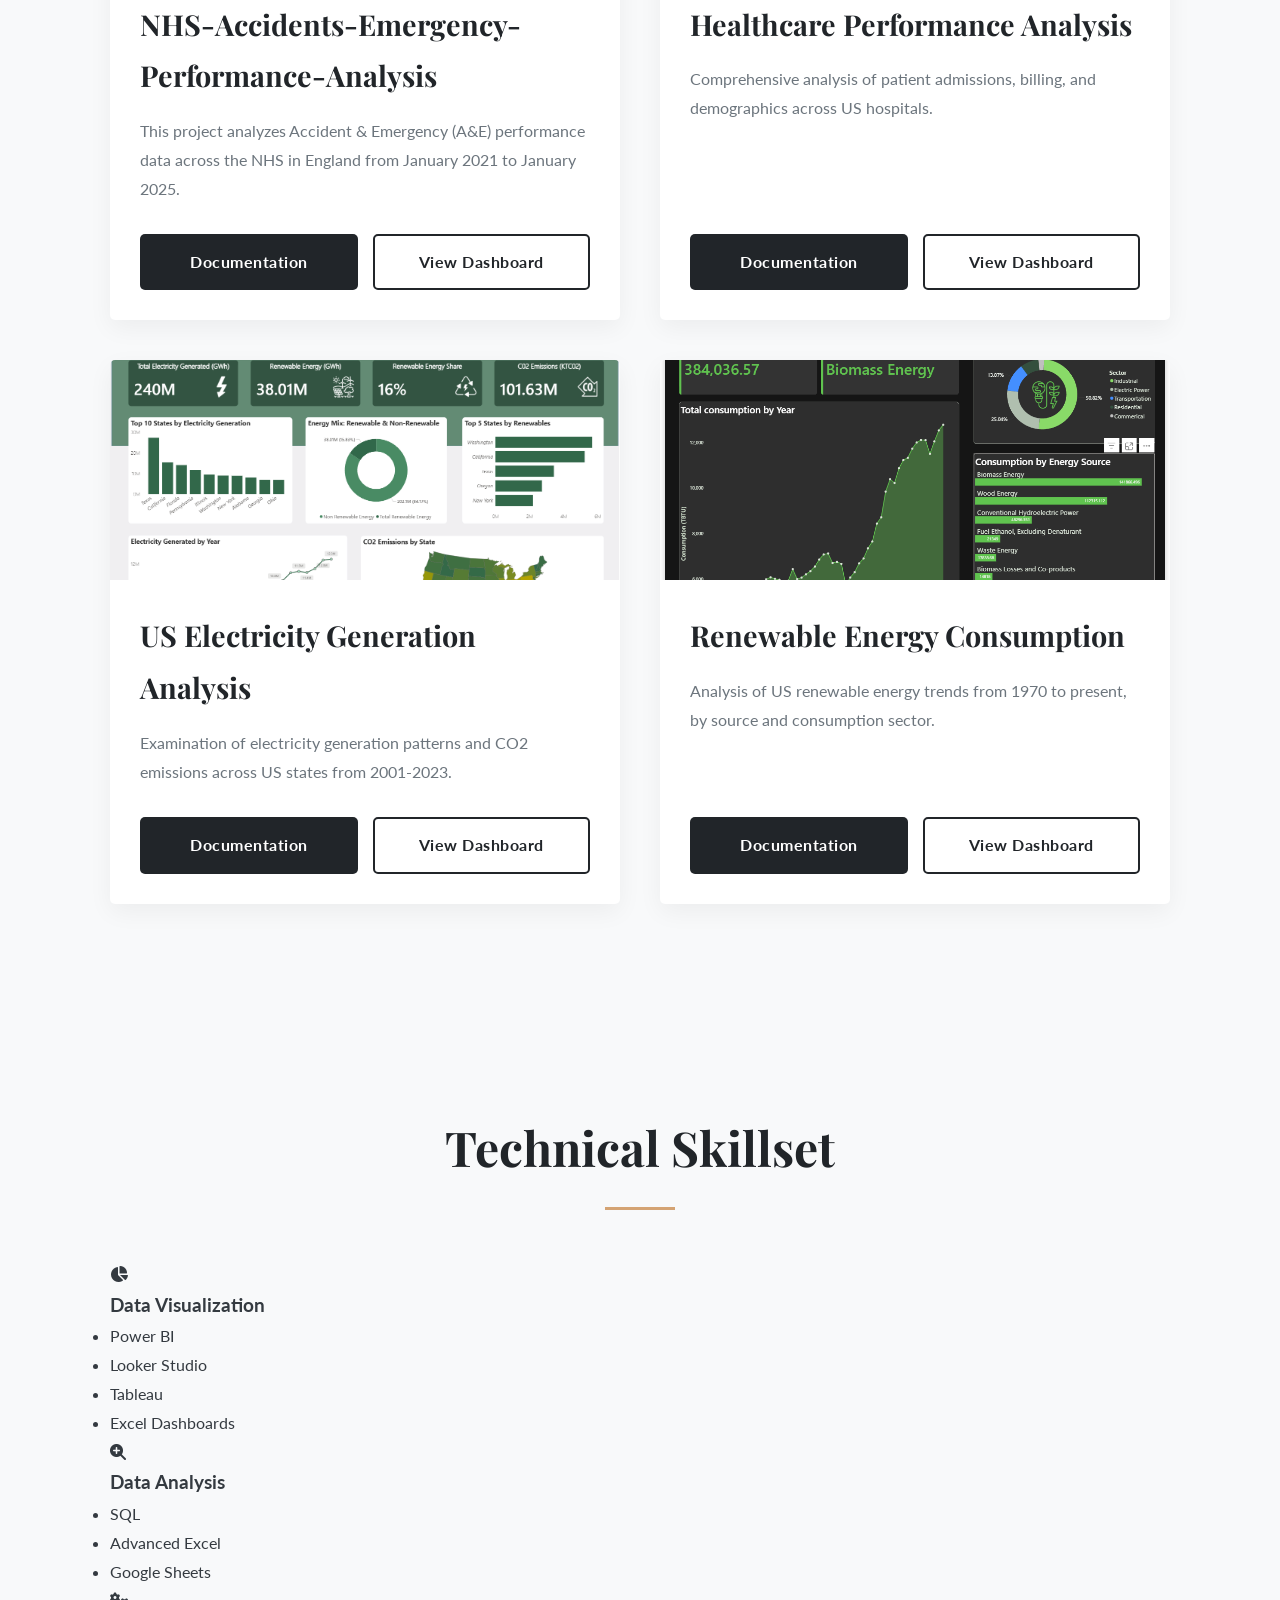
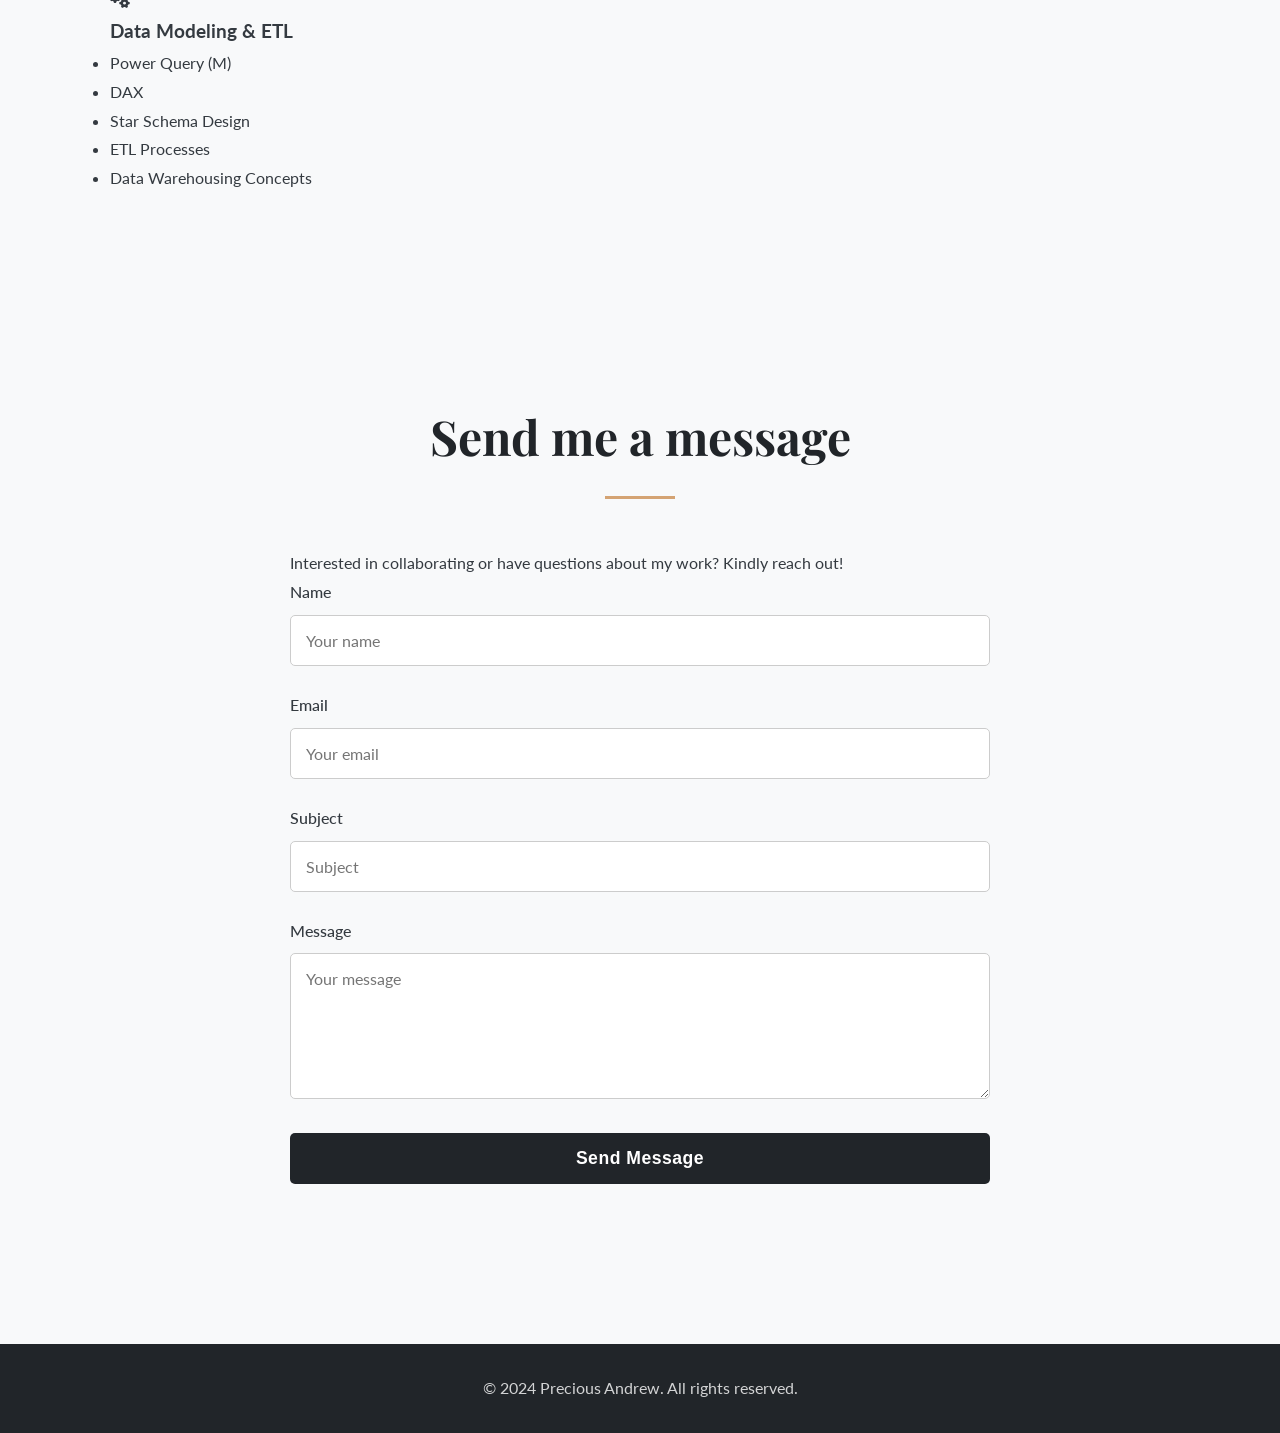
==== commit ef21a867: "Update index.html" ====
--- a/index.html
+++ b/index.html
@@ -119,42 +119,59 @@
     </div>
 </section>
 
-<!-- SKILLS SECTION -->
+<!-- ======================================================================
+     NEW TABULAR SKILLS SECTION
+     ====================================================================== -->
 <section id="skills" class="section">
     <div class="container">
-        <h2>Skills & Tools</h2>
-        <div class="skills-container">
-            <div class="skill-category">
-                <h3>Data Visualization</h3>
-                <ul>
+        <h2>Technical Skillset</h2>
+        <div class="skills-table">
+
+            <!-- Column 1: Data Visualization -->
+            <div class="skill-column">
+                <div class="skill-header">
+                    <i class="fas fa-chart-pie"></i>
+                    <h3>Data Visualization</h3>
+                </div>
+                <ul class="skill-list">
                     <li>Power BI</li>
+                     <li>Looker Studio</li>
                     <li>Tableau</li>
-                    <li>D3.js</li>
-                    <li>Matplotlib</li>
+                    <li>Excel Dashboards</li>
                 </ul>
             </div>
-            <div class="skill-category">
-                <h3>Data Analysis</h3>
-                <ul>
+
+            <!-- Column 2: Data Analysis -->
+            <div class="skill-column">
+                <div class="skill-header">
+                    <i class="fas fa-search-plus"></i>
+                    <h3>Data Analysis</h3>
+                </div>
+                <ul class="skill-list">
                     <li>SQL</li>
-                    <li>Python (Pandas, NumPy)</li>
-                    <li>R</li>
-                    <li>Excel/Google Sheets</li>
+                    <li>Advanced Excel</li>
+                    <li>Google Sheets</li>
                 </ul>
             </div>
-            <div class="skill-category">
-                <h3>Data Modeling</h3>
-                <ul>
-                    <li>Power Query</li>
+
+            <!-- Column 3: Data Modeling & ETL -->
+            <div class="skill-column">
+                <div class="skill-header">
+                    <i class="fas fa-cogs"></i>
+                    <h3>Data Modeling & ETL</h3>
+                </div>
+                <ul class="skill-list">
+                    <li>Power Query (M)</li>
                     <li>DAX</li>
                     <li>Star Schema Design</li>
                     <li>ETL Processes</li>
+                    <li>Data Warehousing Concepts</li>
                 </ul>
             </div>
-        </div>
-    </div>
-</section>
-
+
+        </div>
+    </div>
+</section>
 <!-- CONTACT FORM SECTION - CORRECTED AND CLEANED -->
 <section id="contact" class="section">
     <div class="container">
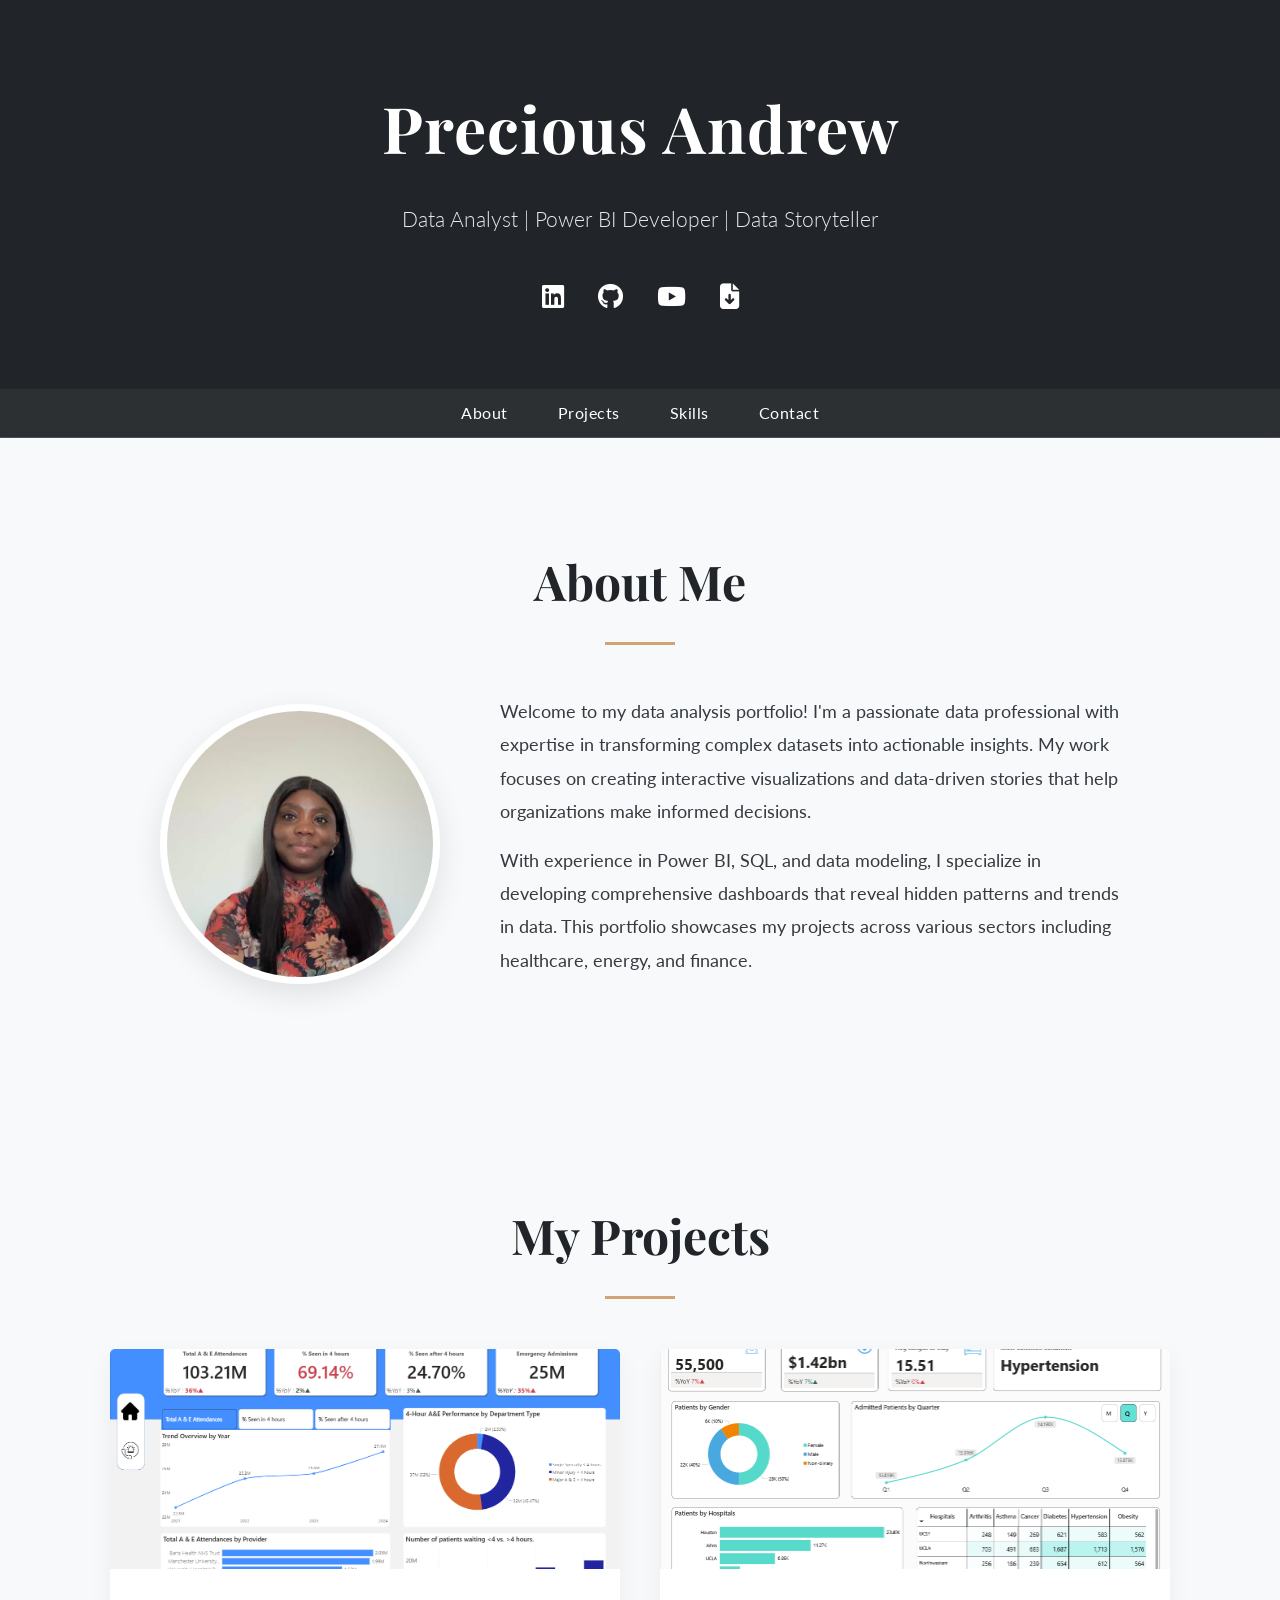
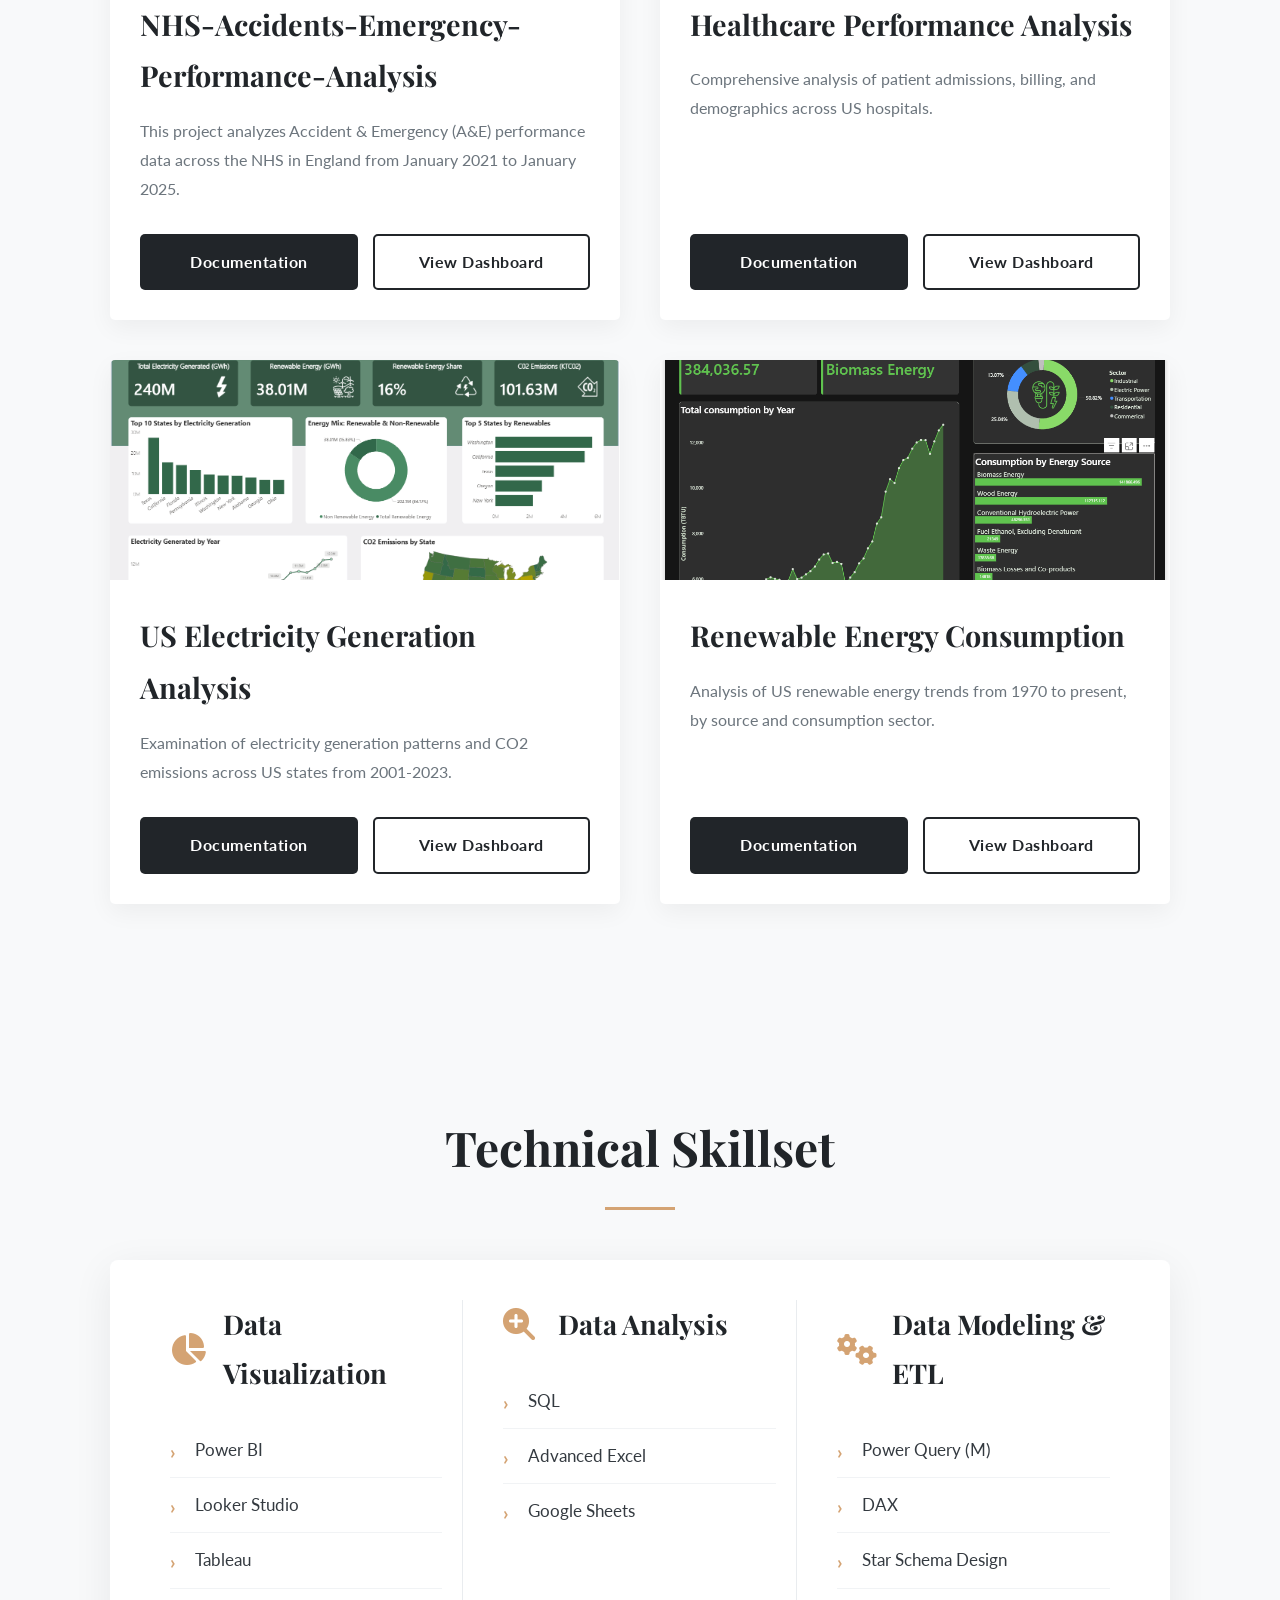
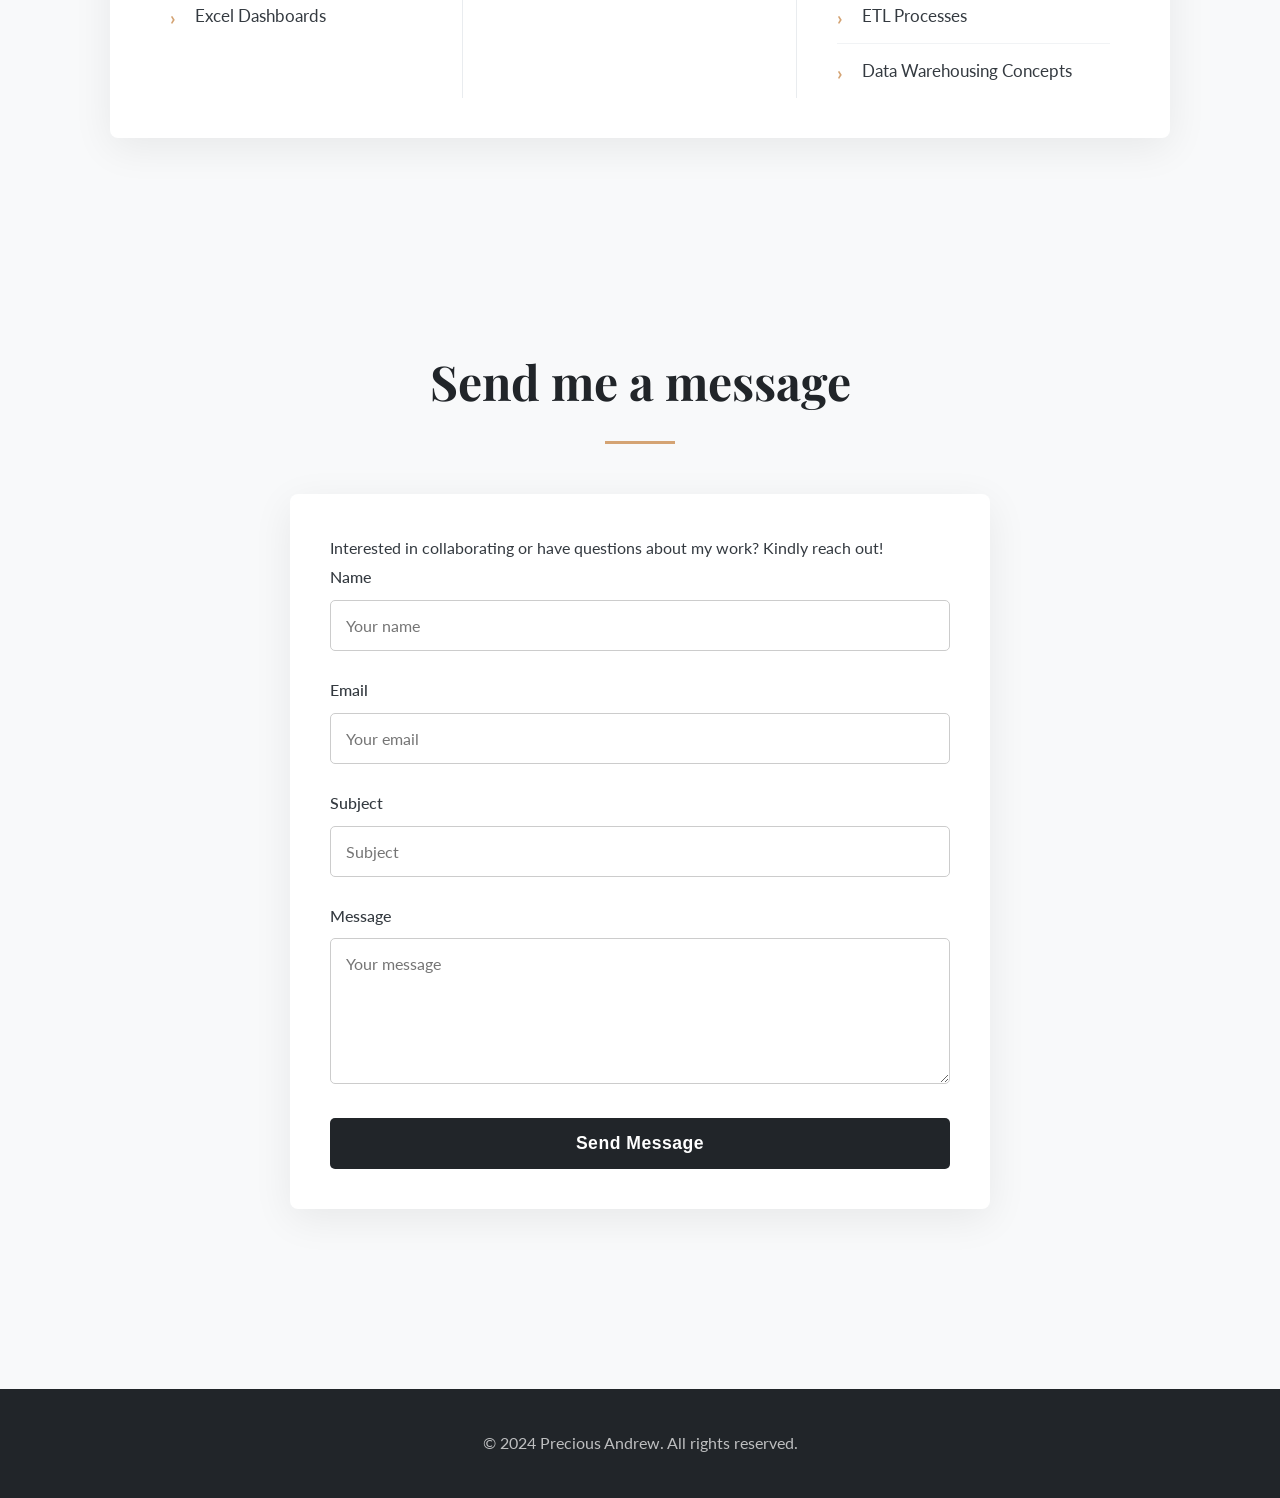
==== commit f70f9dc9: "Update index.html" ====
--- a/index.html
+++ b/index.html
@@ -4,6 +4,10 @@
     <meta charset="UTF-8">
     <meta name="viewport" content="width=device-width, initial-scale=1.0">
     <title>Precious Andrew | Data Analysis Portfolio</title>
+      <!-- 👇 ADD THESE TWO LINES FOR YOUR FAVICON 👇 -->
+    <link rel="icon" type="image/png" href="/favicon-32x32.png">
+    <link rel="apple-touch-icon" href="/favicon-32x32.png">
+    <!-- 👆 END OF FAVICON LINES 👆 -->
     
     <!-- Google Fonts for Elegant Typography -->
     <link rel="preconnect" href="https://fonts.googleapis.com">
--- a/assets/css/style.css
+++ b/assets/css/style.css
@@ -1,8 +1,8 @@
 /* ==========================================================================
-   Elegant & Beautiful Portfolio Theme - v3.0
+   Elegant & Beautiful Portfolio Theme - Final Version
    ========================================================================== */
 
-/* --- 1. Variables (New Elegant Palette & Fonts) --- */
+/* --- 1. Variables (Elegant Palette & Fonts) --- */
 :root {
     --primary-color: #212529;   /* Deep Charcoal */
     --secondary-color: #495057; /* Muted Slate Gray */
@@ -13,7 +13,7 @@
     --light-text-color: #6c757d;
     --card-bg-color: #ffffff;
     
-    /* New Fonts */
+    /* Fonts */
     --font-heading: 'Playfair Display', serif;
     --font-body: 'Lato', sans-serif;
 }
@@ -278,10 +278,89 @@
     color: var(--white-color);
 }
 
-/* --- 6. Contact Form --- */
+/* --- 6. Tabular Skills Section (NEW) --- */
+#skills .container {
+    max-width: 1100px;
+}
+
+.skills-table {
+    display: grid;
+    grid-template-columns: repeat(3, 1fr);
+    gap: 20px;
+    margin-top: 50px;
+    background-color: var(--card-bg-color);
+    padding: 40px;
+    border-radius: 8px;
+    box-shadow: 0 10px 40px rgba(0, 0, 0, 0.07);
+}
+
+.skill-column {
+    padding: 0 20px;
+}
+
+.skill-column:not(:last-child) {
+    border-right: 1px solid #e9ecef;
+}
+
+.skill-header {
+    display: flex;
+    align-items: center;
+    margin-bottom: 25px;
+}
+
+.skill-header i {
+    font-size: 2rem;
+    color: var(--accent-color);
+    margin-right: 15px;
+    width: 40px;
+}
+
+.skill-header h3 {
+    font-family: var(--font-heading);
+    font-size: 1.7rem;
+    color: var(--primary-color);
+}
+
+.skill-list {
+    list-style: none;
+    padding-left: 0;
+}
+
+.skill-list li {
+    padding: 12px 0;
+    font-size: 1.05rem;
+    color: var(--dark-text-color);
+    border-bottom: 1px solid #f1f3f5;
+    position: relative;
+    padding-left: 25px;
+}
+
+.skill-list li::before {
+    content: '›';
+    position: absolute;
+    left: 0;
+    top: 12px;
+    color: var(--accent-color);
+    font-weight: 700;
+    font-size: 1.2rem;
+}
+
+.skill-list li:last-child {
+    border-bottom: none;
+}
+
+/* --- 7. Contact Form --- */
+#contact .container {
+    max-width: 800px;
+}
+
 .contact-form {
     max-width: 700px;
     margin: 0 auto;
+    background: var(--card-bg-color);
+    padding: 40px;
+    border-radius: 8px;
+    box-shadow: 0 10px 40px rgba(0, 0, 0, 0.07);
 }
 
 .form-group {
@@ -311,7 +390,7 @@
 .contact-form textarea:focus {
     outline: none;
     border-color: var(--accent-color);
-    box-shadow: 0 0 0 3px rgba(212, 163, 115, 0.25); /* Faint glow using our accent color */
+    box-shadow: 0 0 0 3px rgba(212, 163, 115, 0.25);
 }
 
 .contact-form button.btn {
@@ -324,21 +403,29 @@
     cursor: pointer;
 }
 
-
-/* --- Footer #7 --- */
+/* --- 8. Footer --- */
 footer {
     background: var(--primary-color);
     color: var(--white-color);
     text-align: center;
-    padding: 30px 0;
-    margin-top: 60px;
+    padding: 40px 0;
+    margin-top: 80px;
 }
 
 footer p {
-    opacity: 0.8;
-}
-
-/* --- This was previously #7, now it is #8 --- */
+    opacity: 0.7;
+}
+
+/* --- 9. Responsive Design --- */
+@media (max-width: 992px) {
+    .skills-table {
+        grid-template-columns: 1fr 1fr;
+    }
+    .skill-column:nth-child(2) {
+        border-right: none;
+    }
+}
+
 @media (max-width: 768px) {
     header h1 {
         font-size: 2.8rem;
@@ -349,7 +436,25 @@
         text-align: center;
     }
 
+    /* 👇 THIS IS THE NEW RULE TO FIX THE MOBILE VIEW 👇 */
+    #projects .container {
+        padding: 0 5px; /* Adds a little space on the sides */
+    }
+    /* 👆 END OF NEW RULE 👆 */
+
     .projects-grid {
         grid-template-columns: 1fr;
     }
-}
+
+    .skills-table {
+        grid-template-columns: 1fr;
+        padding: 20px;
+        gap: 40px;
+    }
+
+    .skill-column:not(:last-child) {
+        border-right: none;
+        border-bottom: 1px solid #e9ecef;
+        padding-bottom: 30px;
+    }
+}
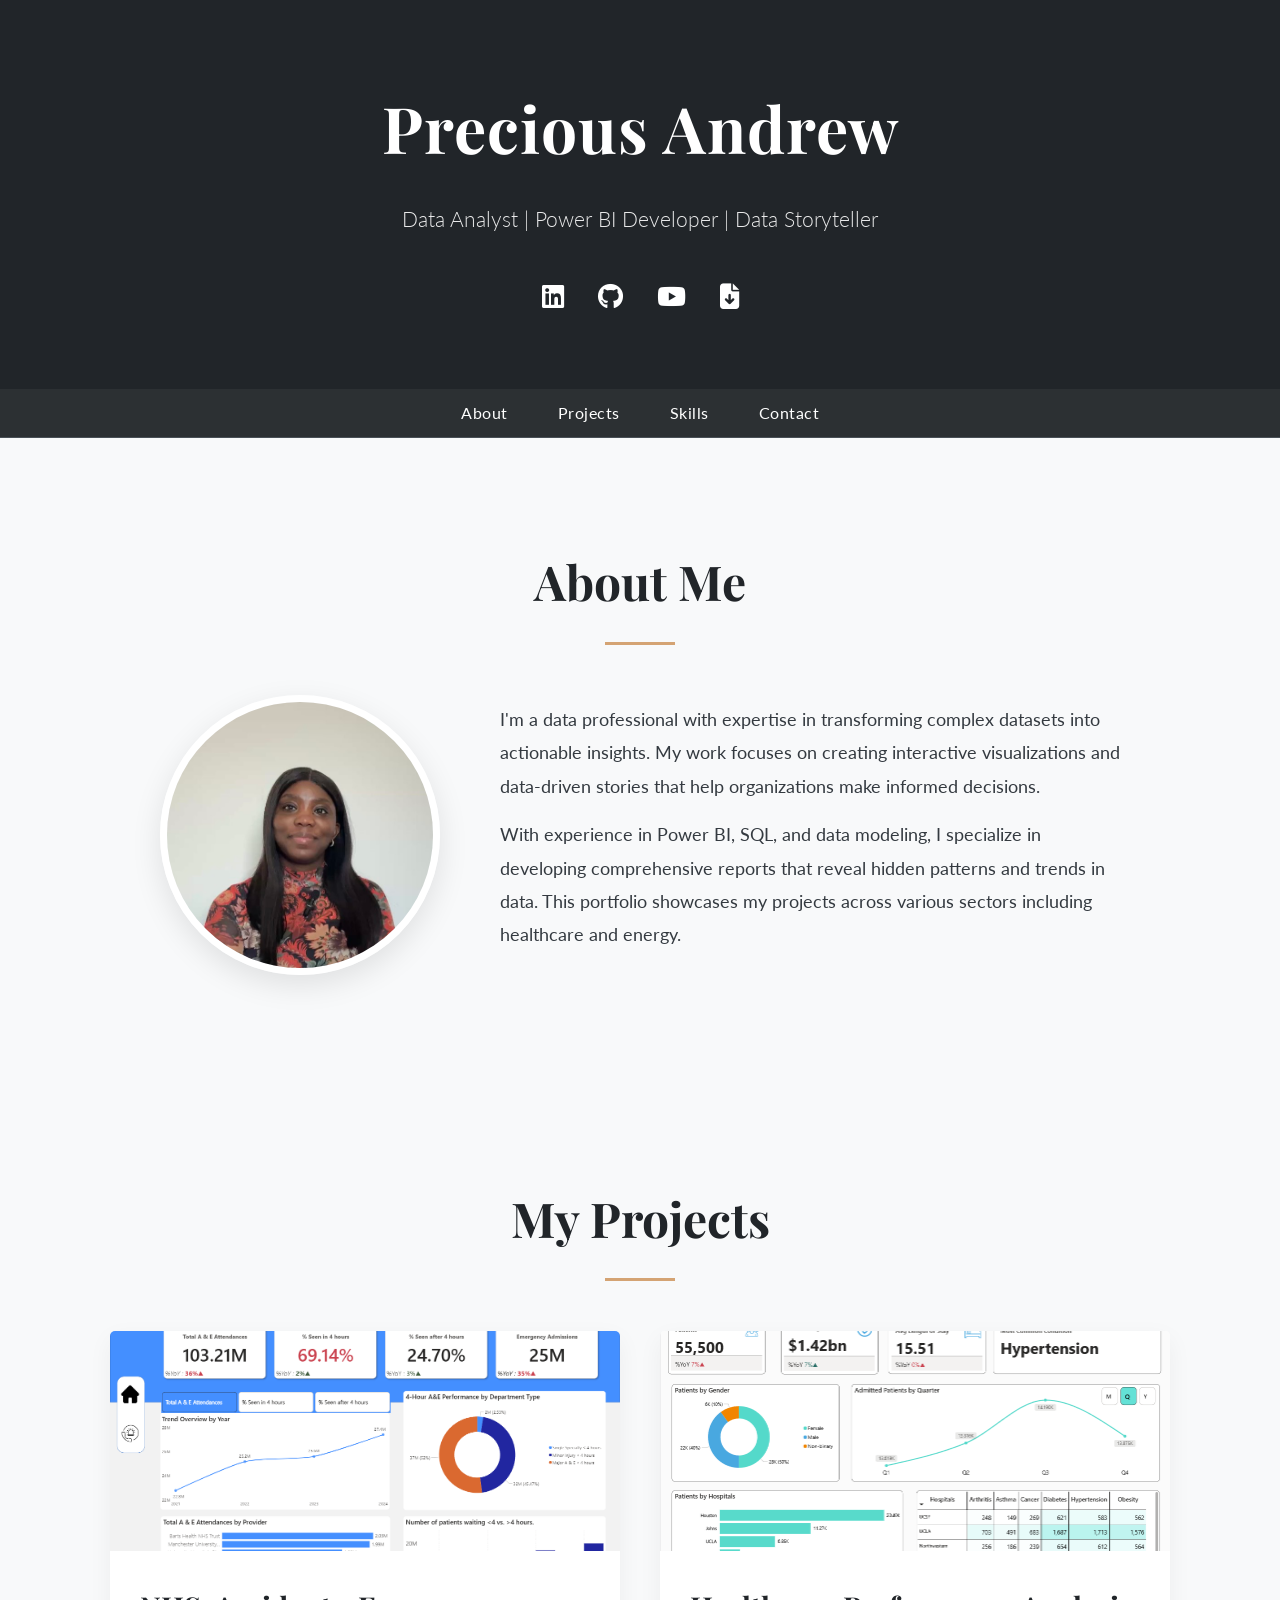
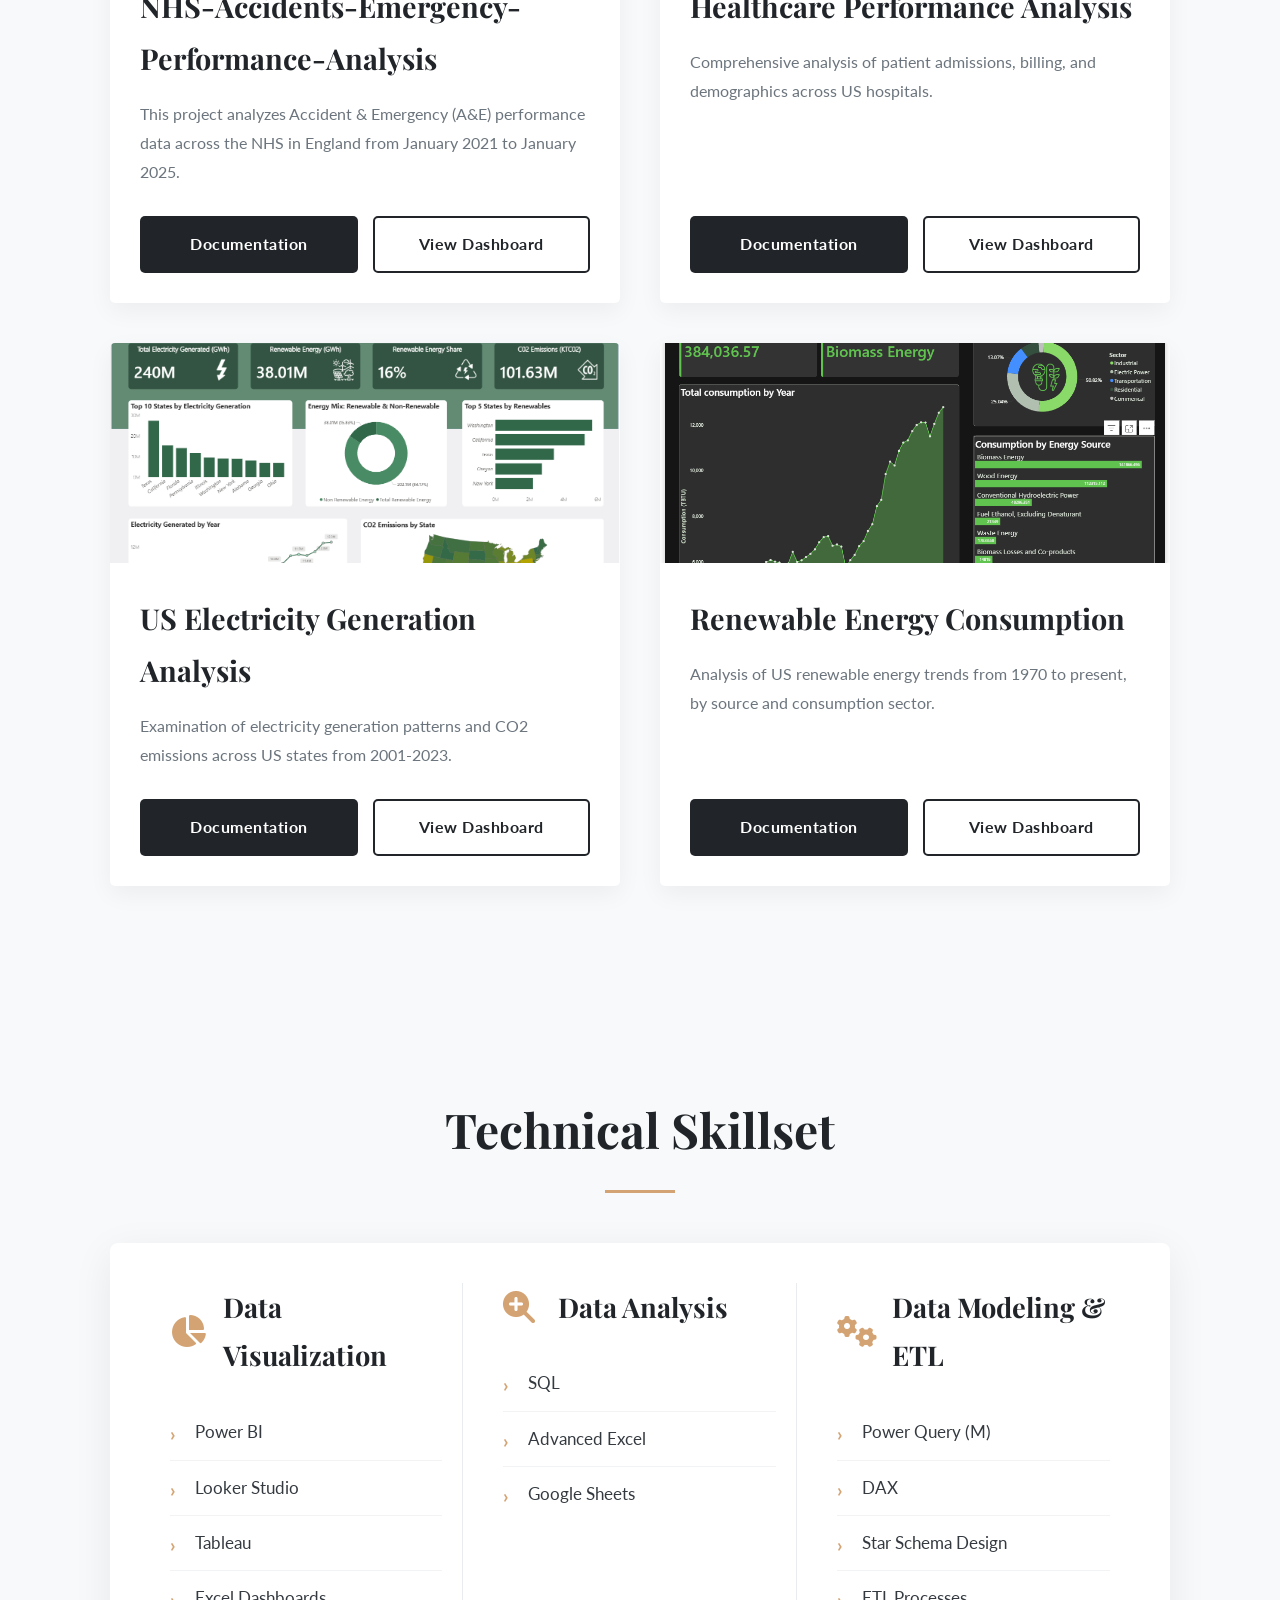
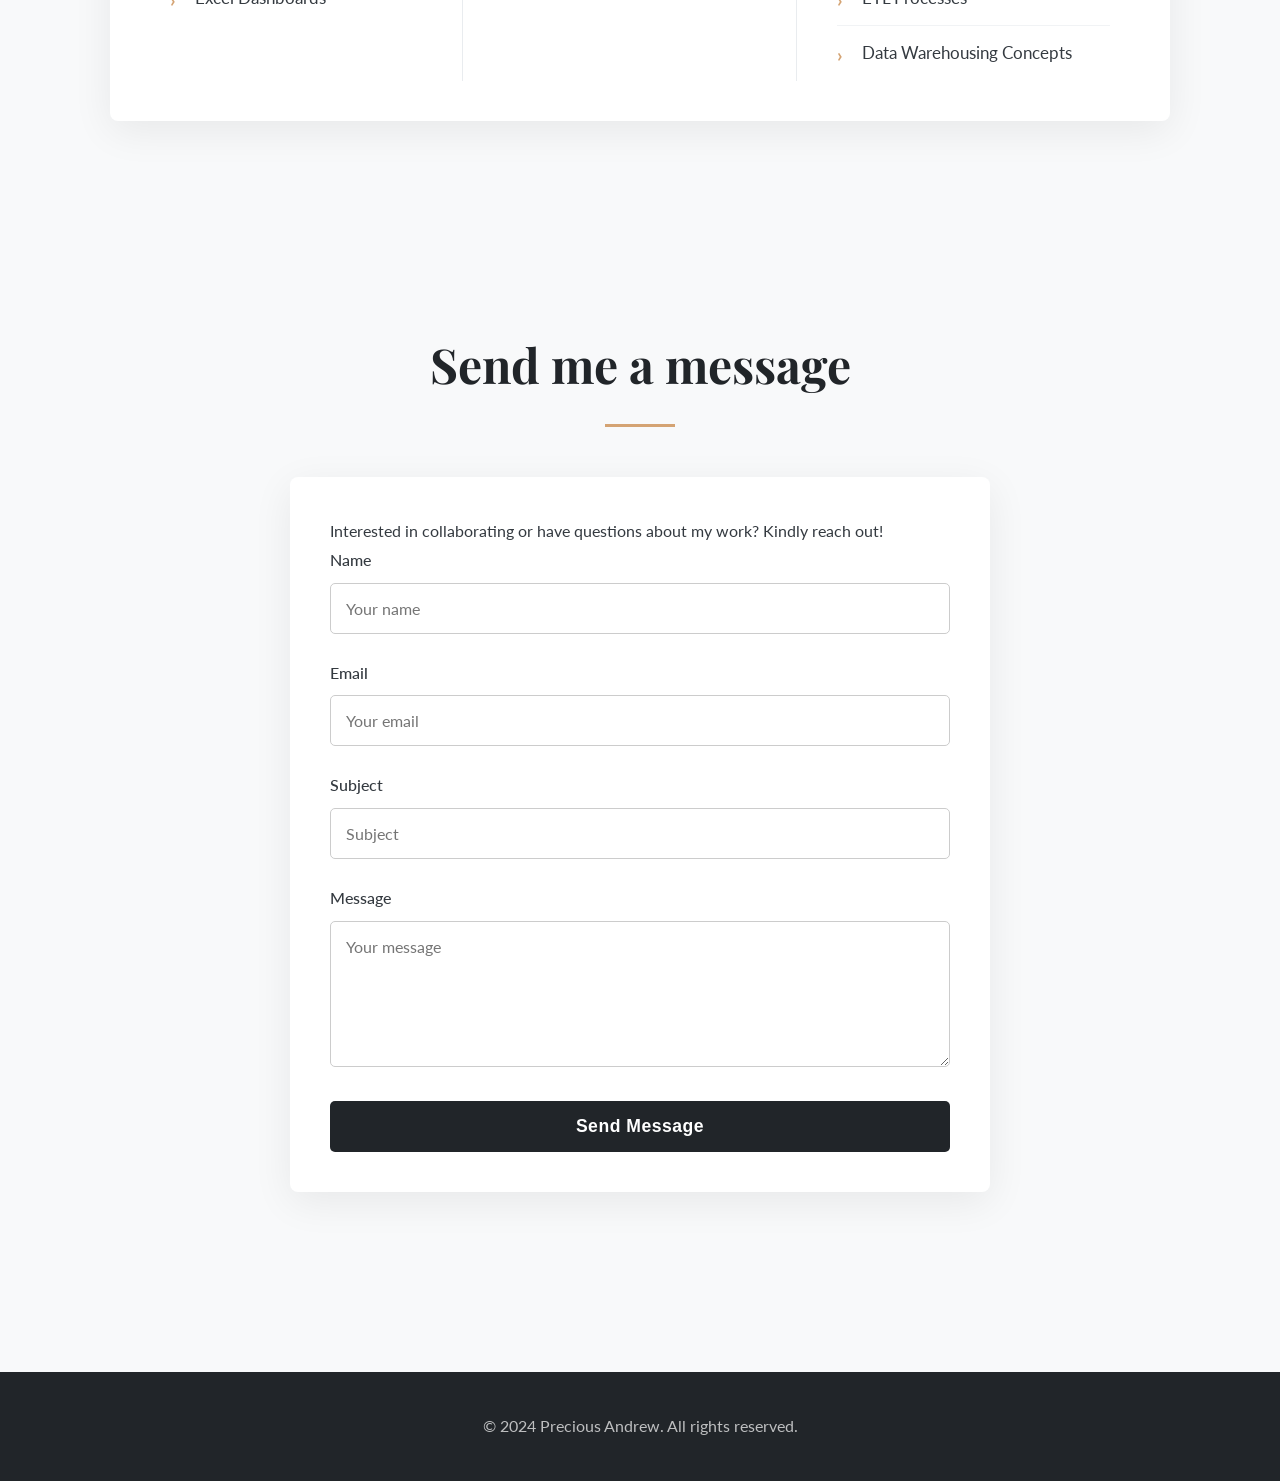
==== commit 05a93d98: "Update index.html" ====
--- a/index.html
+++ b/index.html
@@ -56,8 +56,8 @@
         <div class="about-content">
             <img src="assets/images/profile-image.jpg" alt="Precious Andrew" class="profile-photo">
             <div class="about-text">
-                <p>Welcome to my data analysis portfolio! I'm a passionate data professional with expertise in transforming complex datasets into actionable insights. My work focuses on creating interactive visualizations and data-driven stories that help organizations make informed decisions.</p>
-                <p>With experience in Power BI, SQL, and data modeling, I specialize in developing comprehensive dashboards that reveal hidden patterns and trends in data. This portfolio showcases my projects across various sectors including healthcare, energy, and finance.</p>
+                <p> I'm a data professional with expertise in transforming complex datasets into actionable insights. My work focuses on creating interactive visualizations and data-driven stories that help organizations make informed decisions.</p>
+                <p>With experience in Power BI, SQL, and data modeling, I specialize in developing comprehensive reports that reveal hidden patterns and trends in data. This portfolio showcases my projects across various sectors including healthcare and energy.</p>
             </div>
         </div>
     </div>
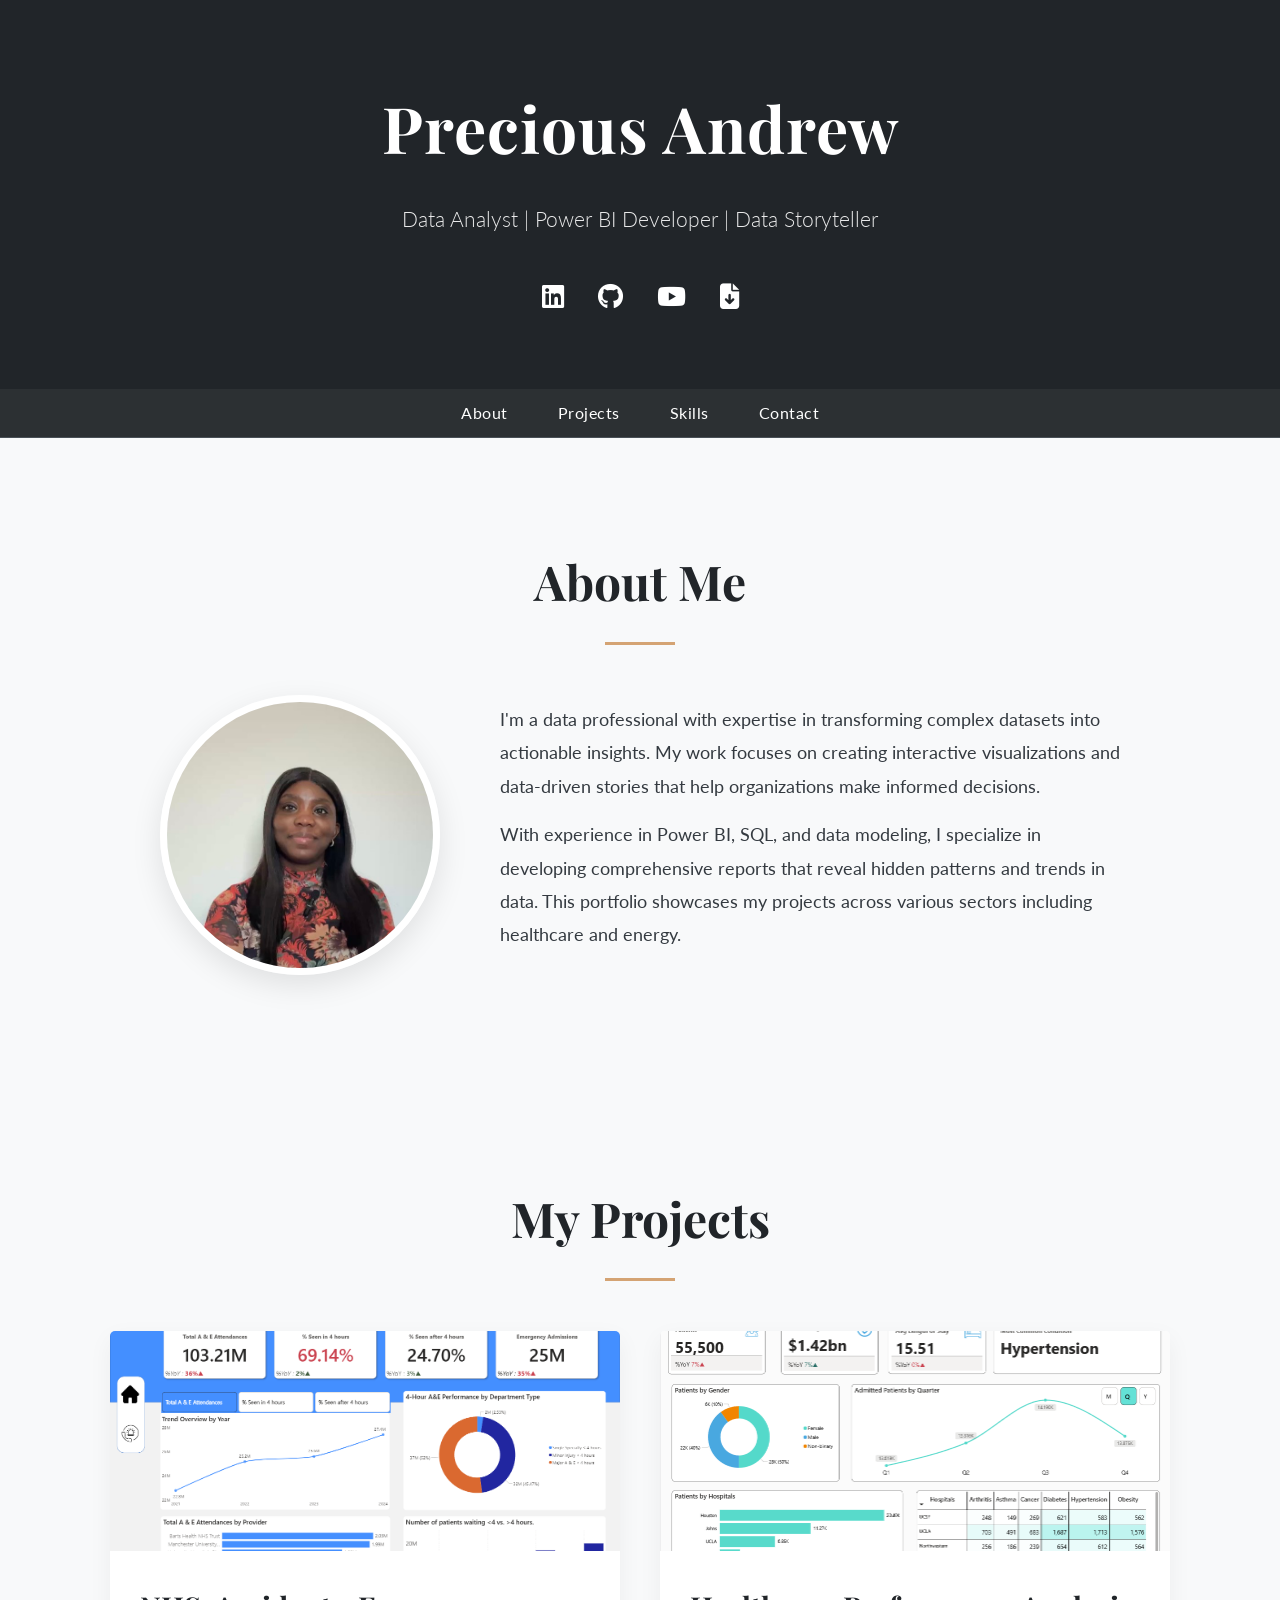
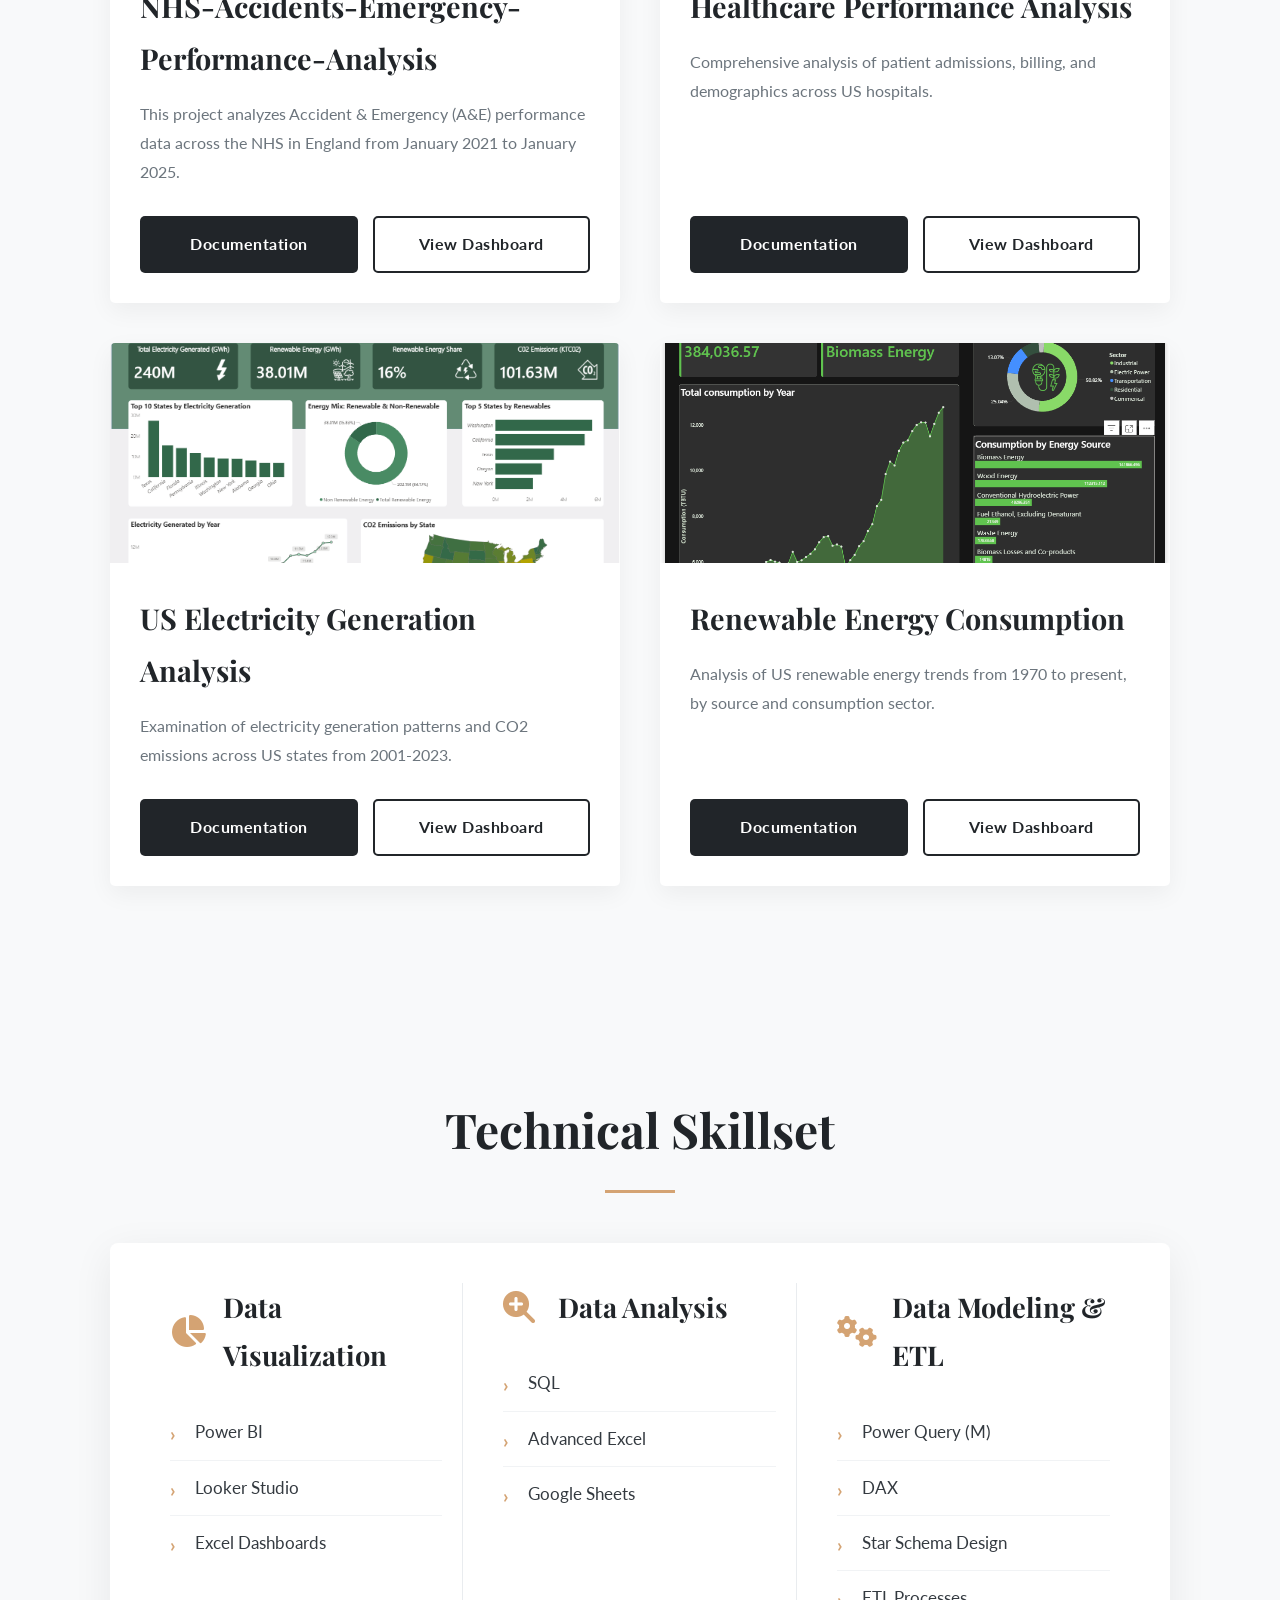
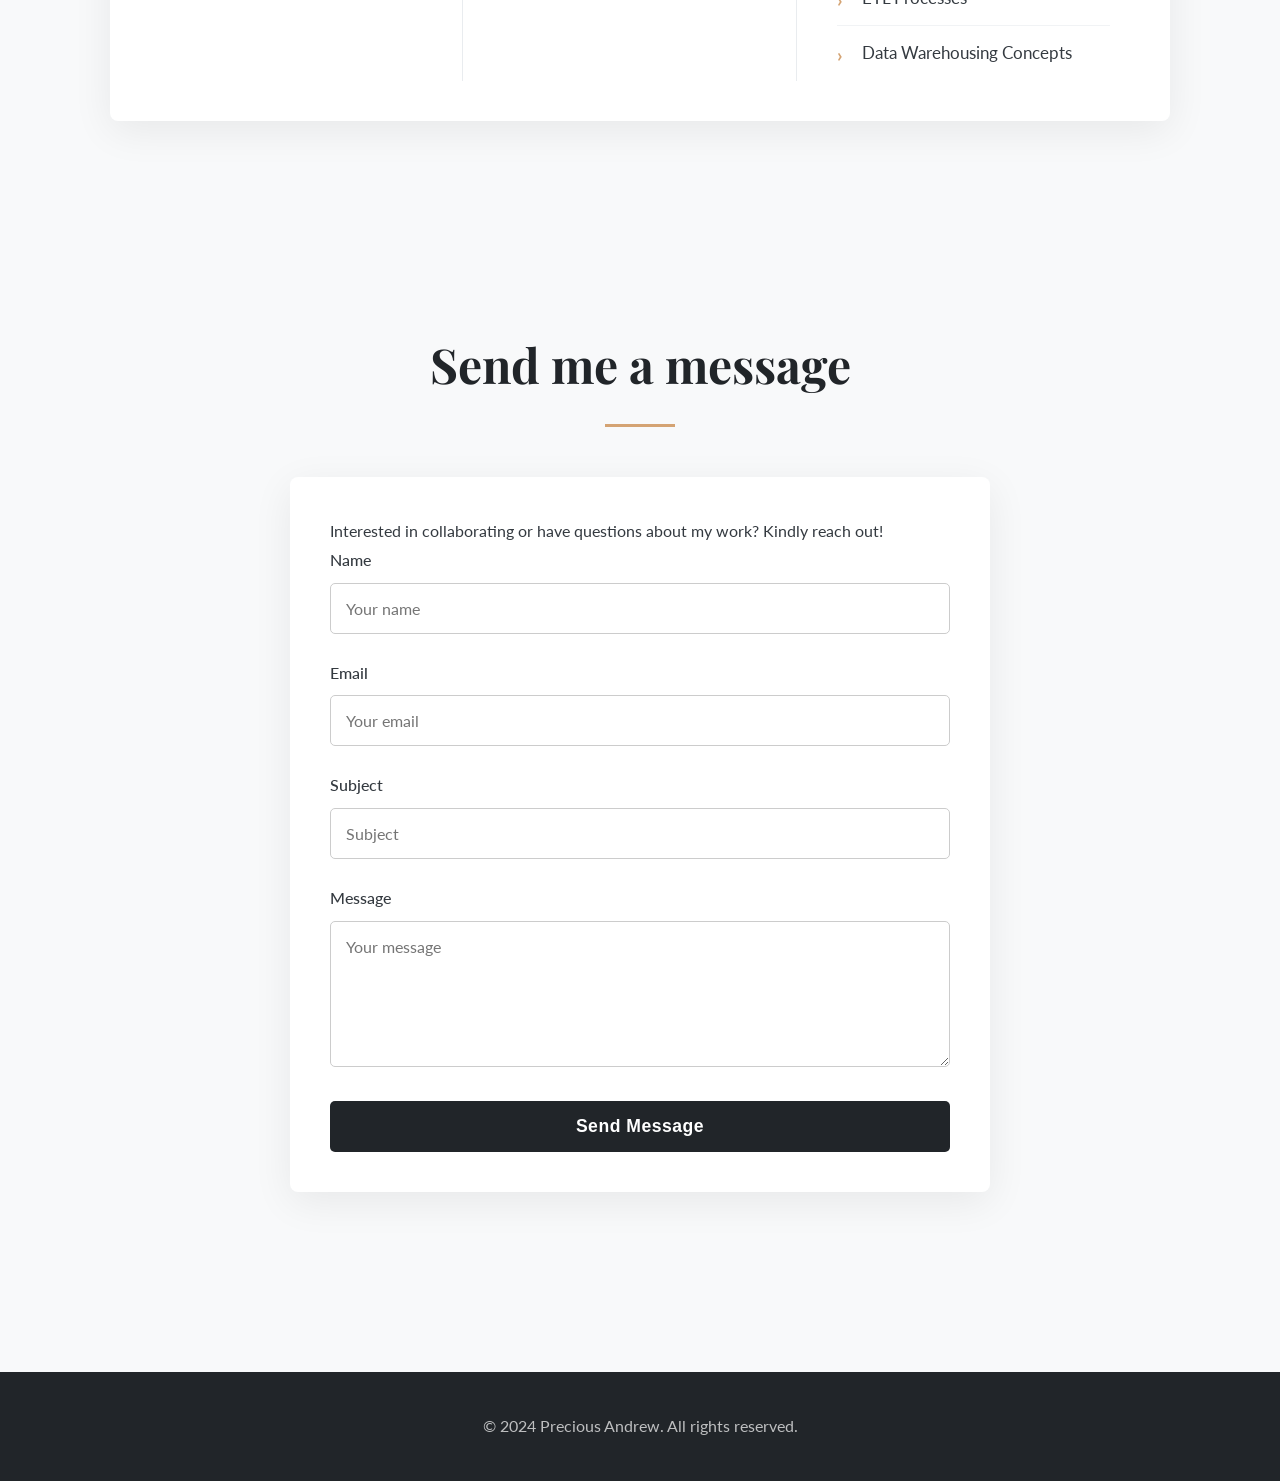
==== commit 0f34e7d2: "Update index.html" ====
--- a/index.html
+++ b/index.html
@@ -140,7 +140,6 @@
                 <ul class="skill-list">
                     <li>Power BI</li>
                      <li>Looker Studio</li>
-                    <li>Tableau</li>
                     <li>Excel Dashboards</li>
                 </ul>
             </div>
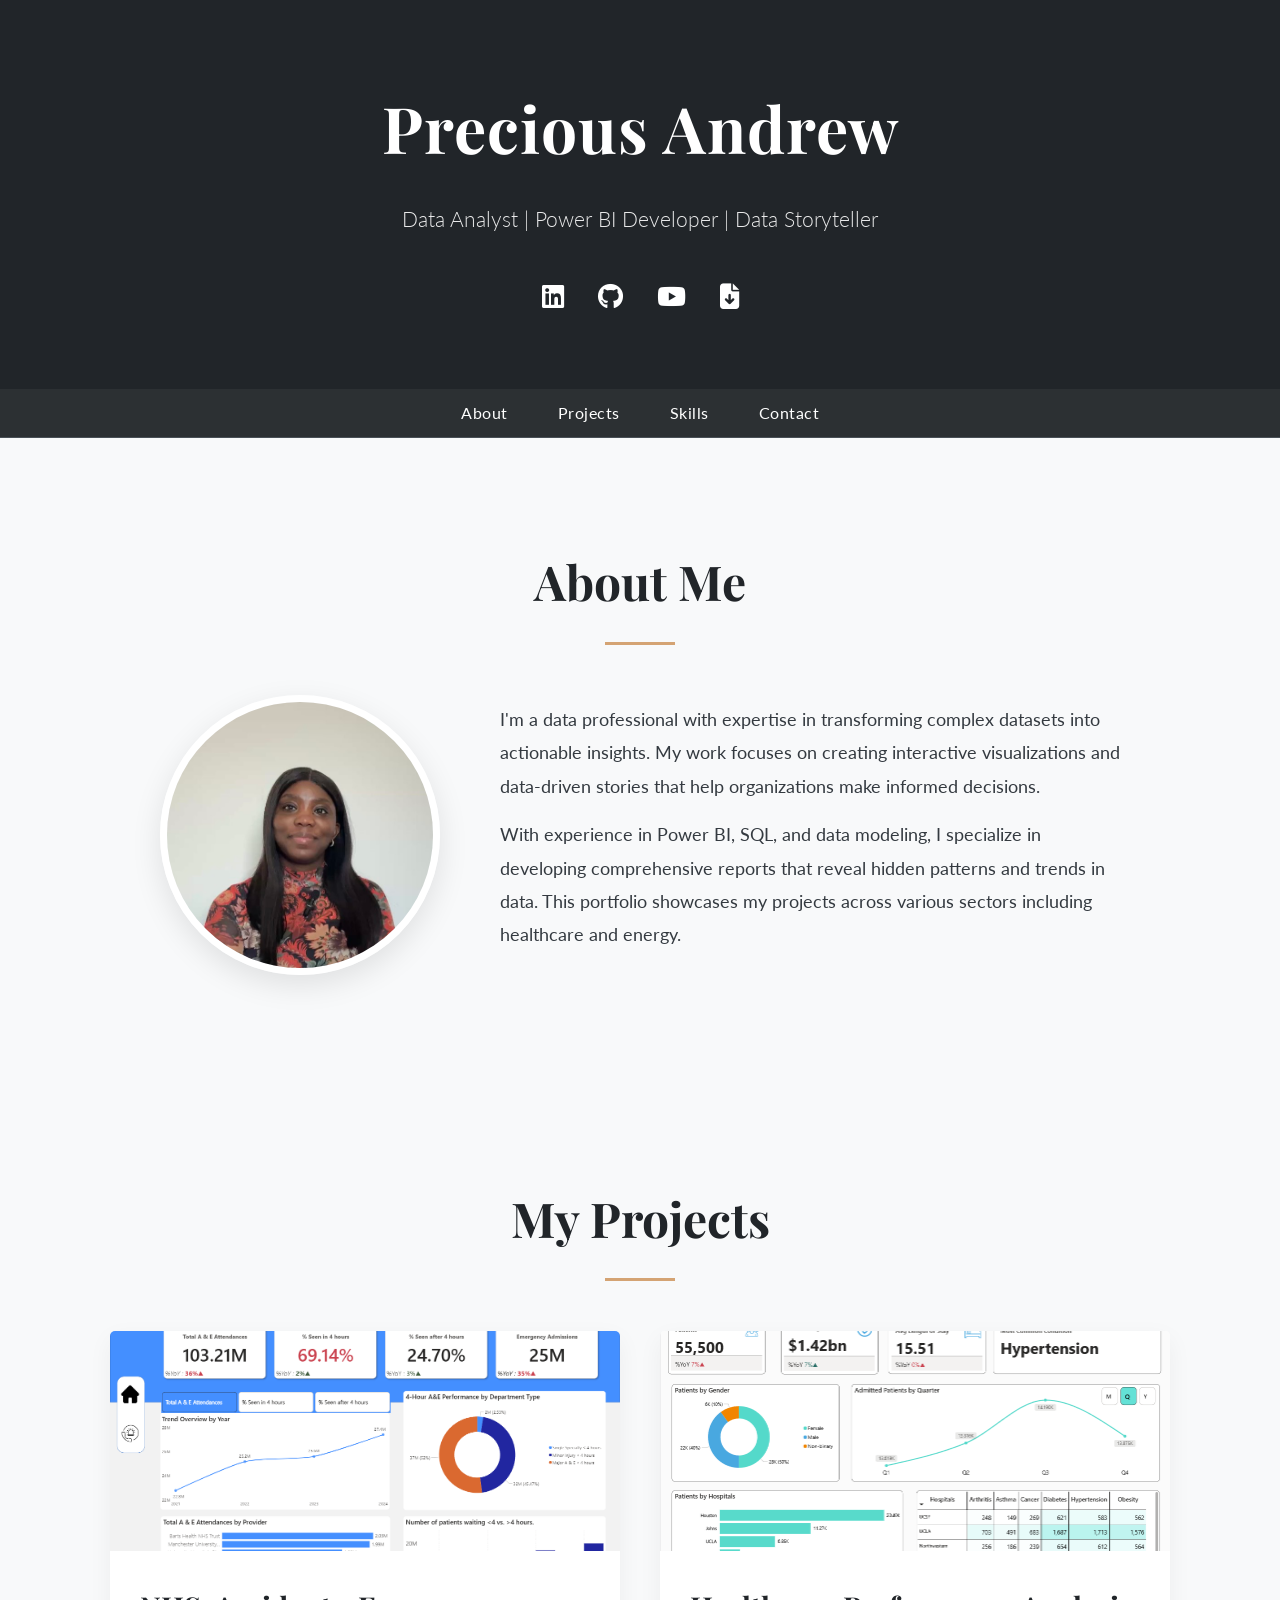
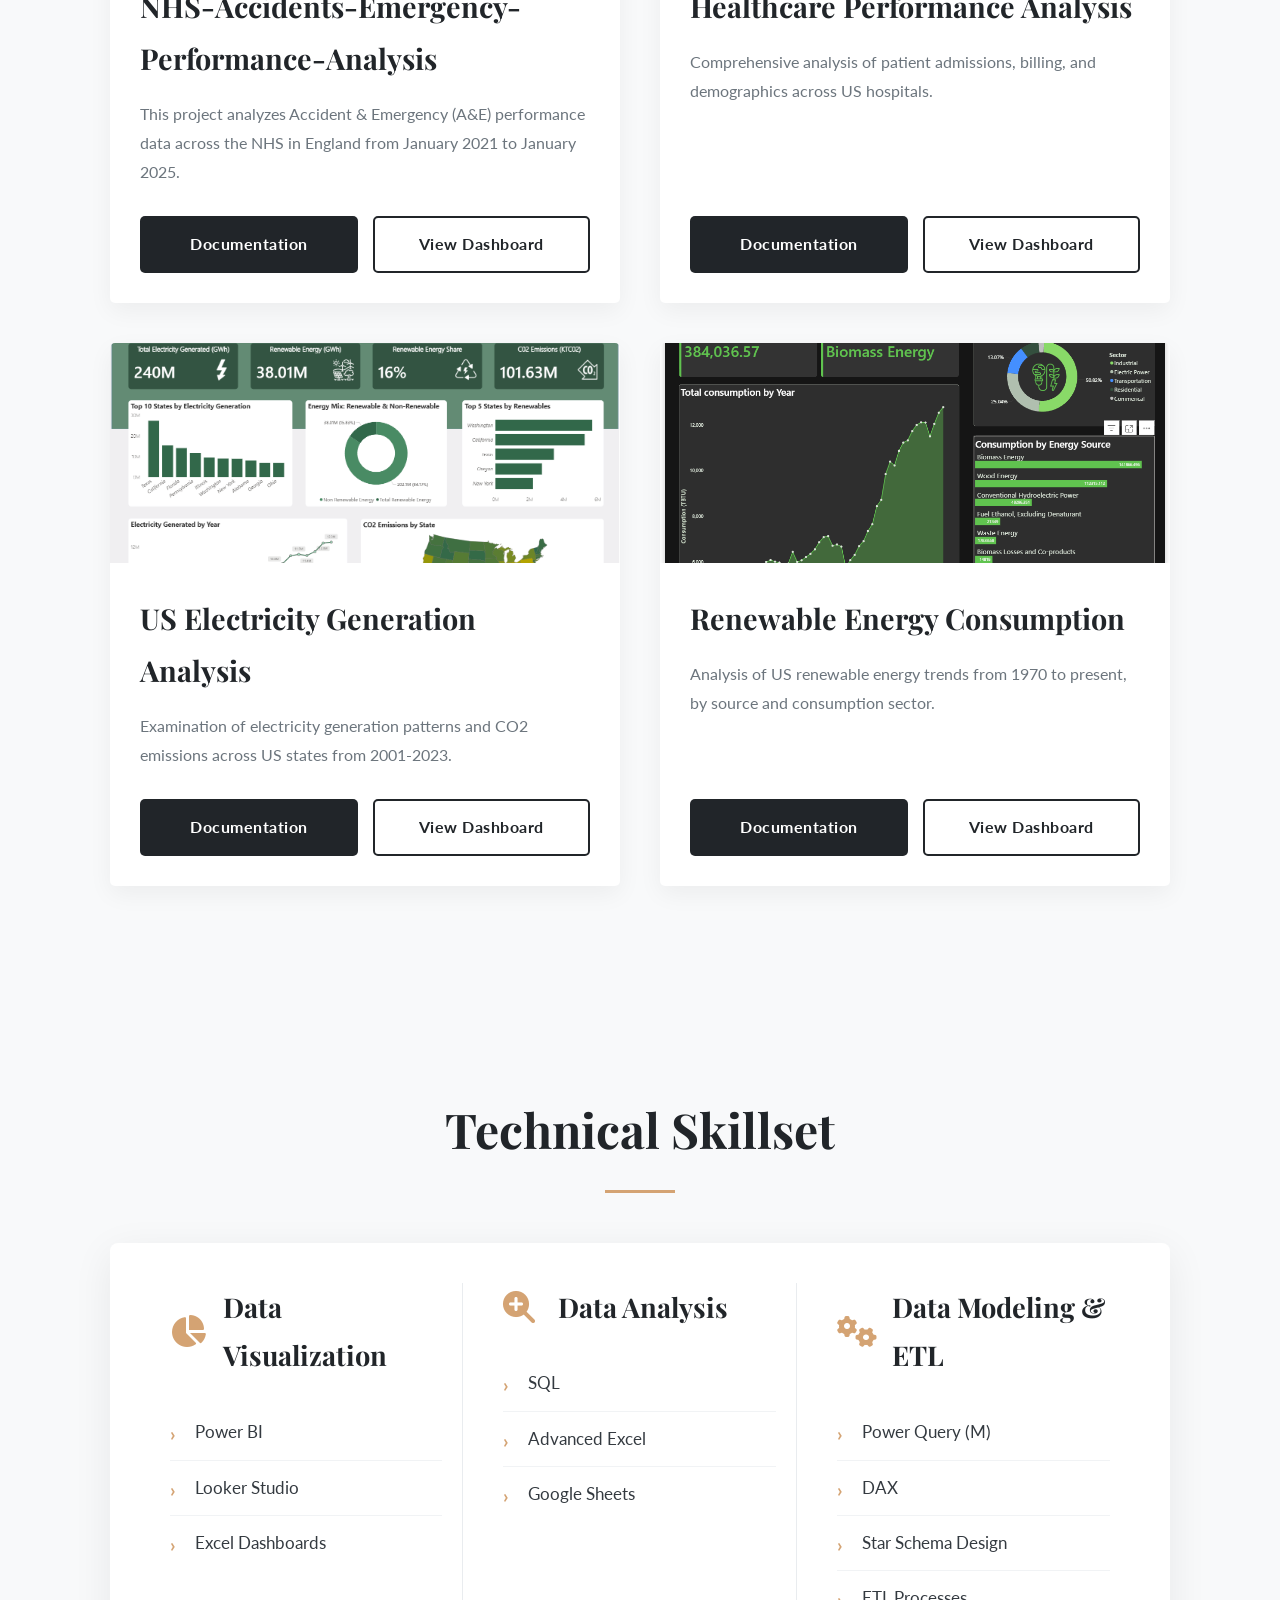
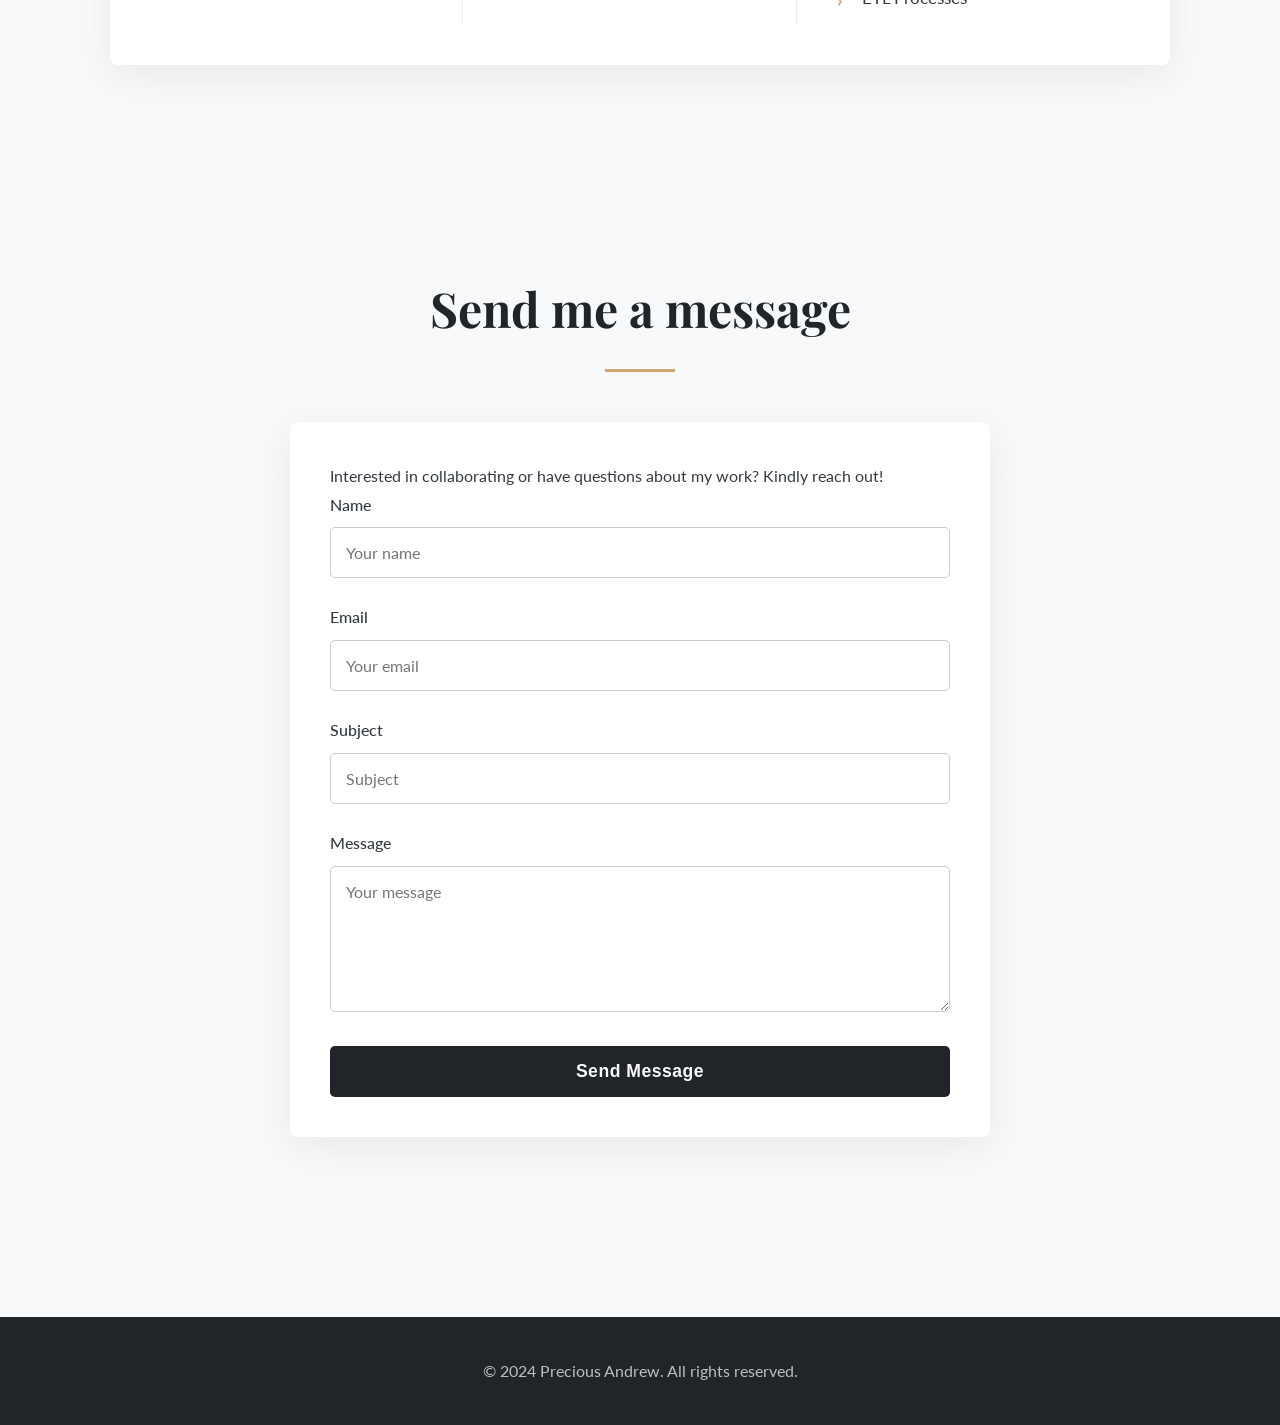
==== commit 961e55a5: "Update index.html" ====
--- a/index.html
+++ b/index.html
@@ -168,7 +168,7 @@
                     <li>DAX</li>
                     <li>Star Schema Design</li>
                     <li>ETL Processes</li>
-                    <li>Data Warehousing Concepts</li>
+              <!--      <li>Data Warehousing Concepts</li> -->
                 </ul>
             </div>
 
